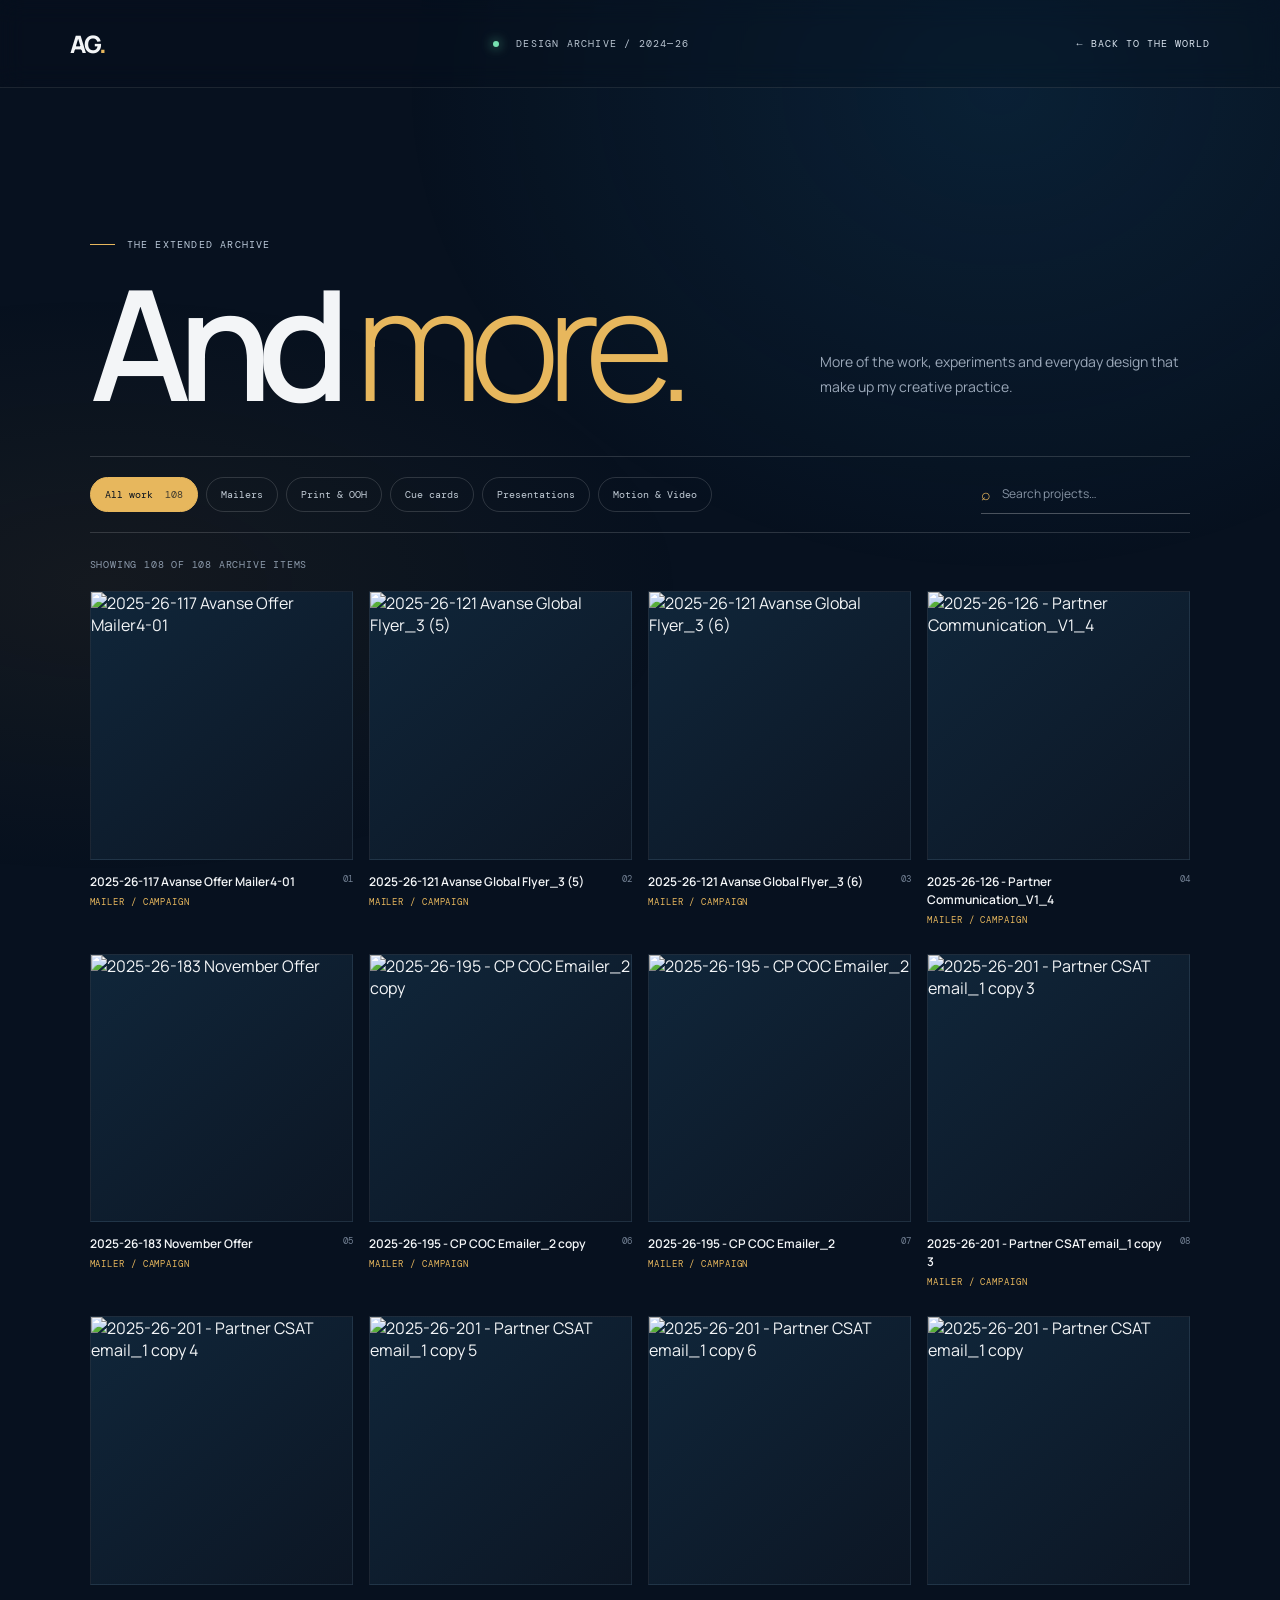
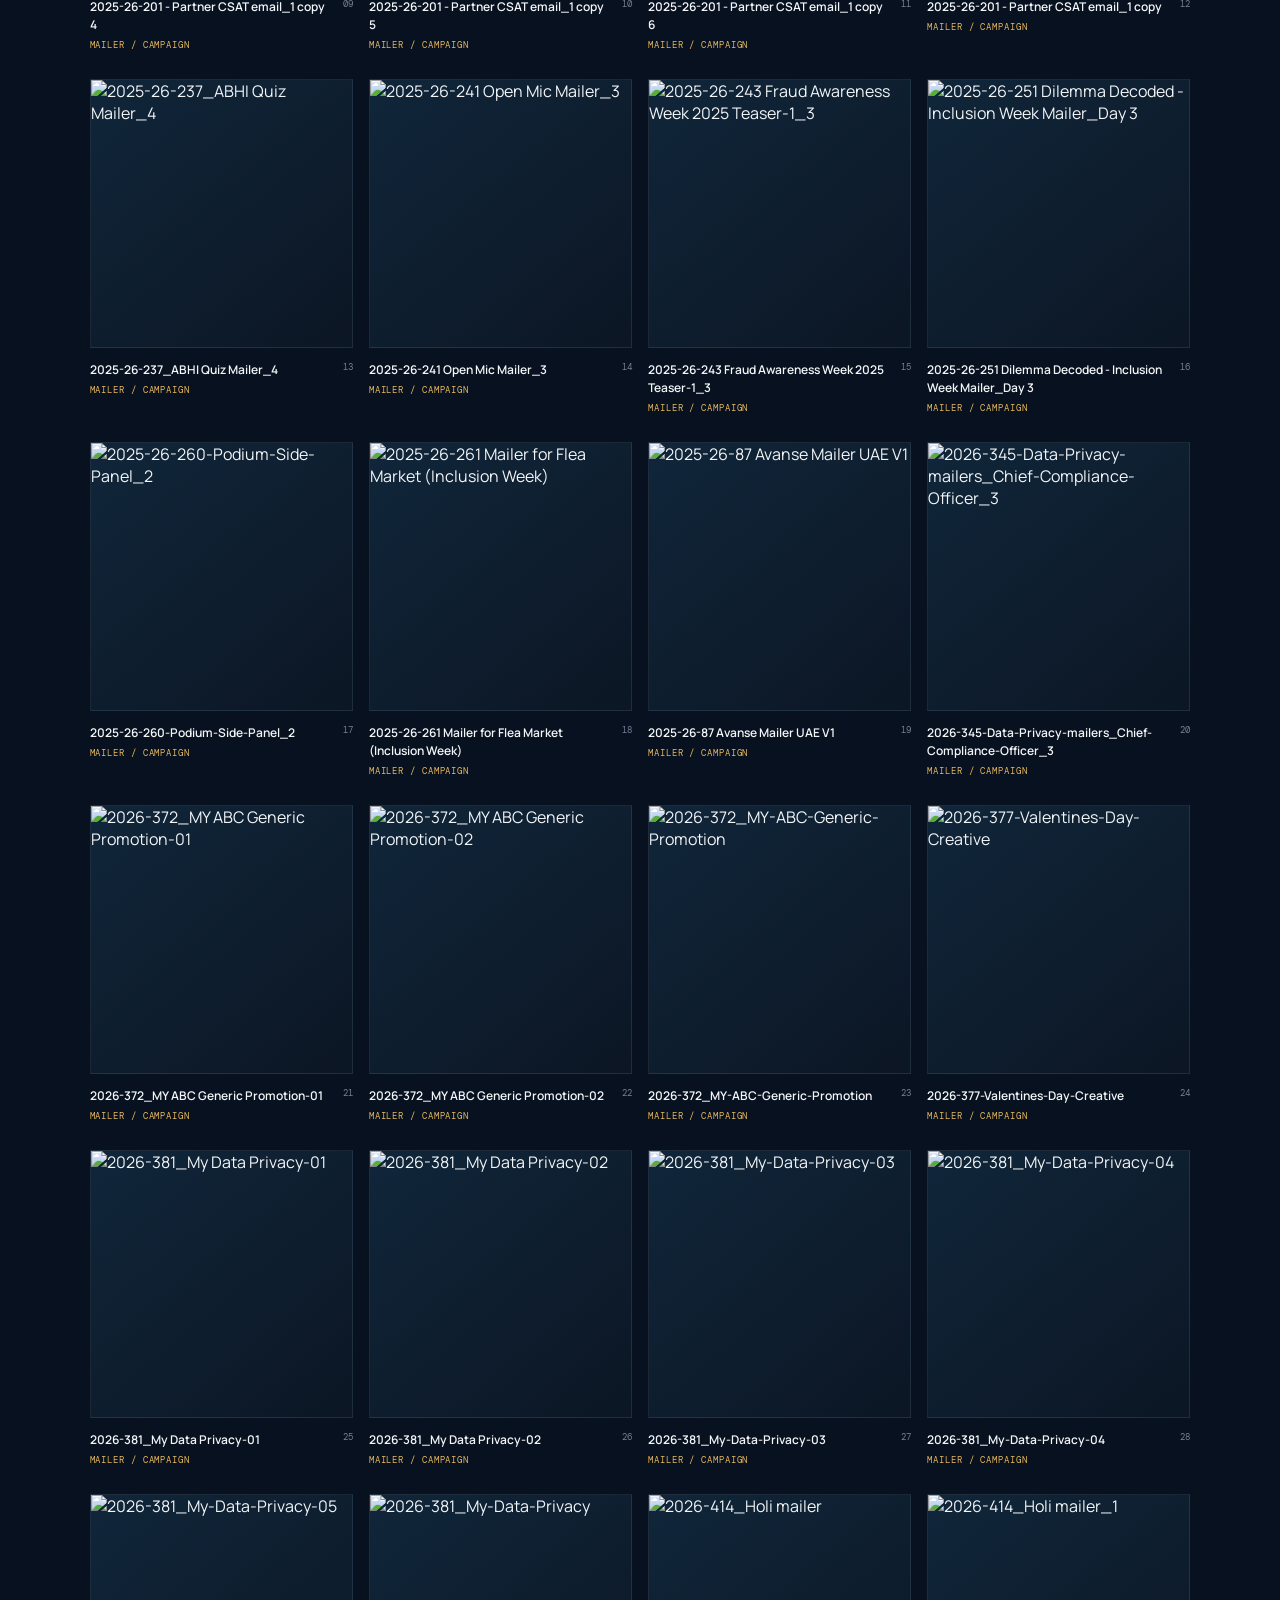
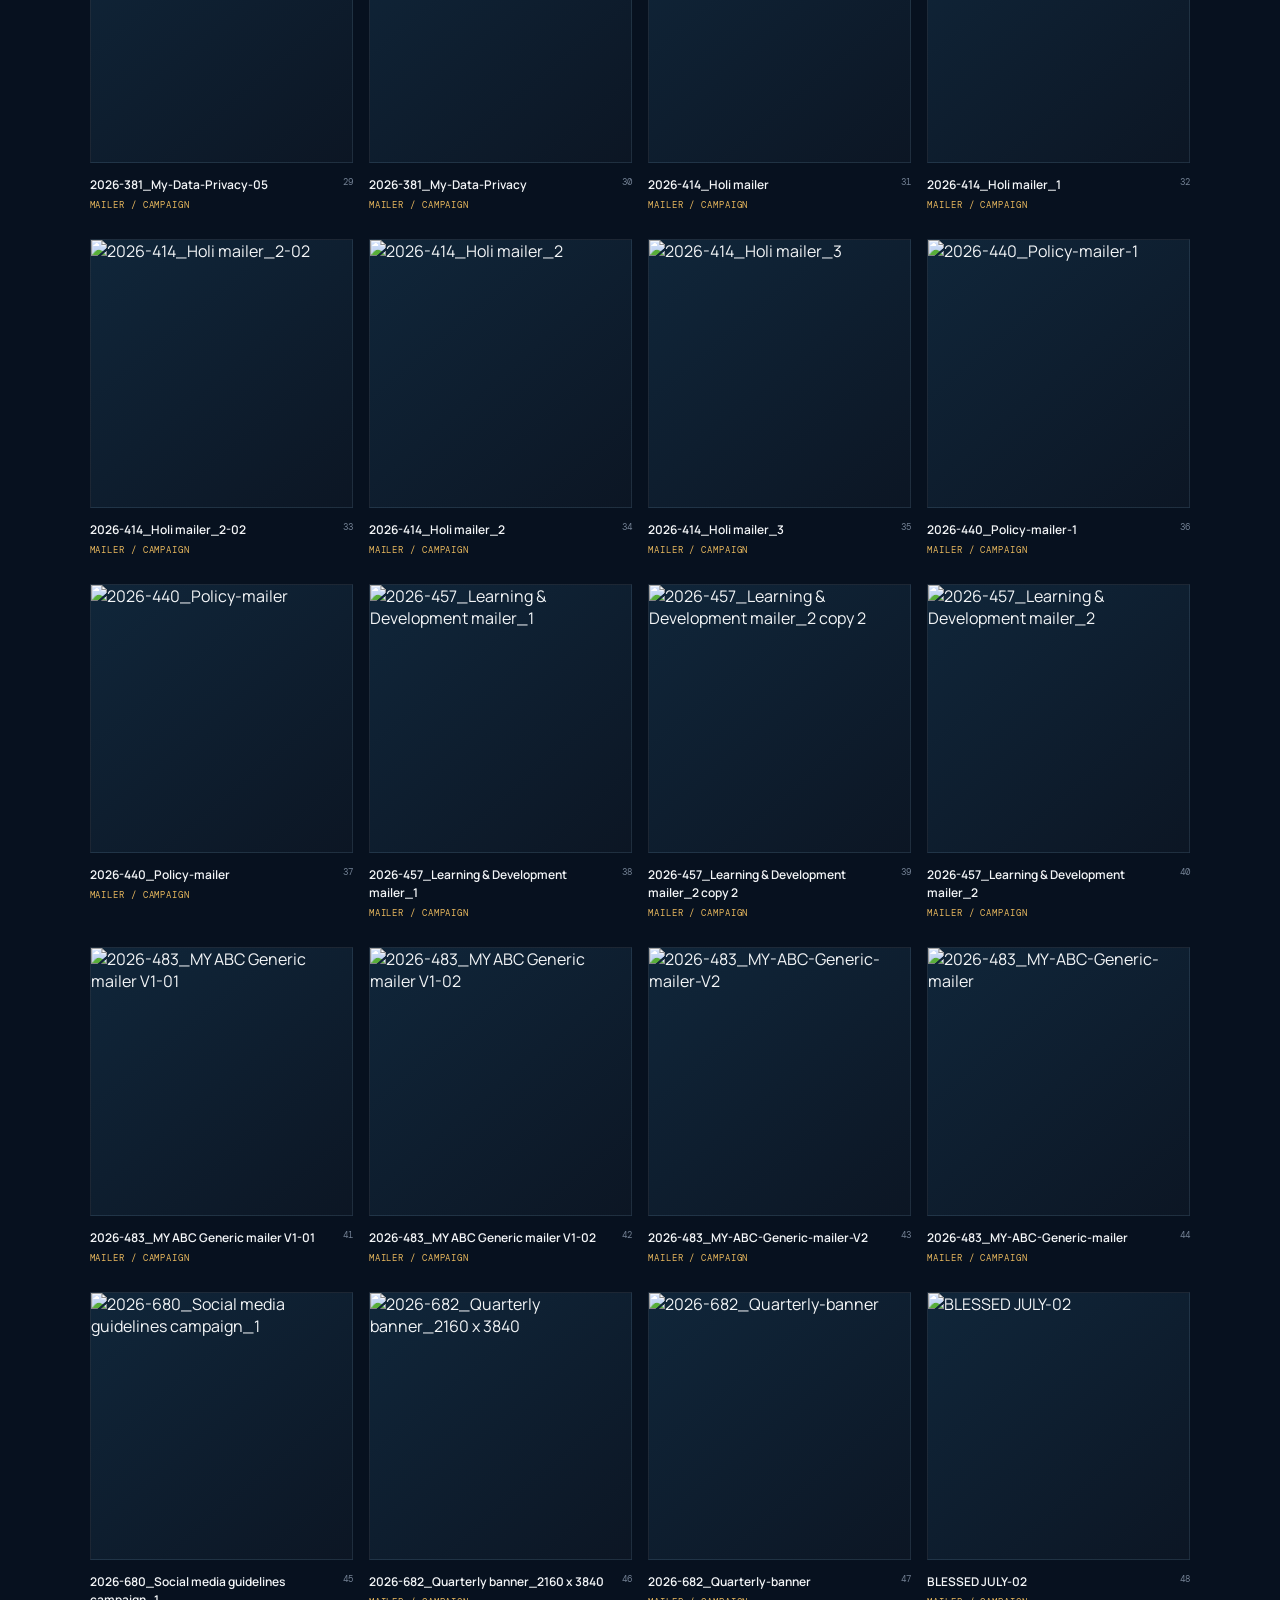
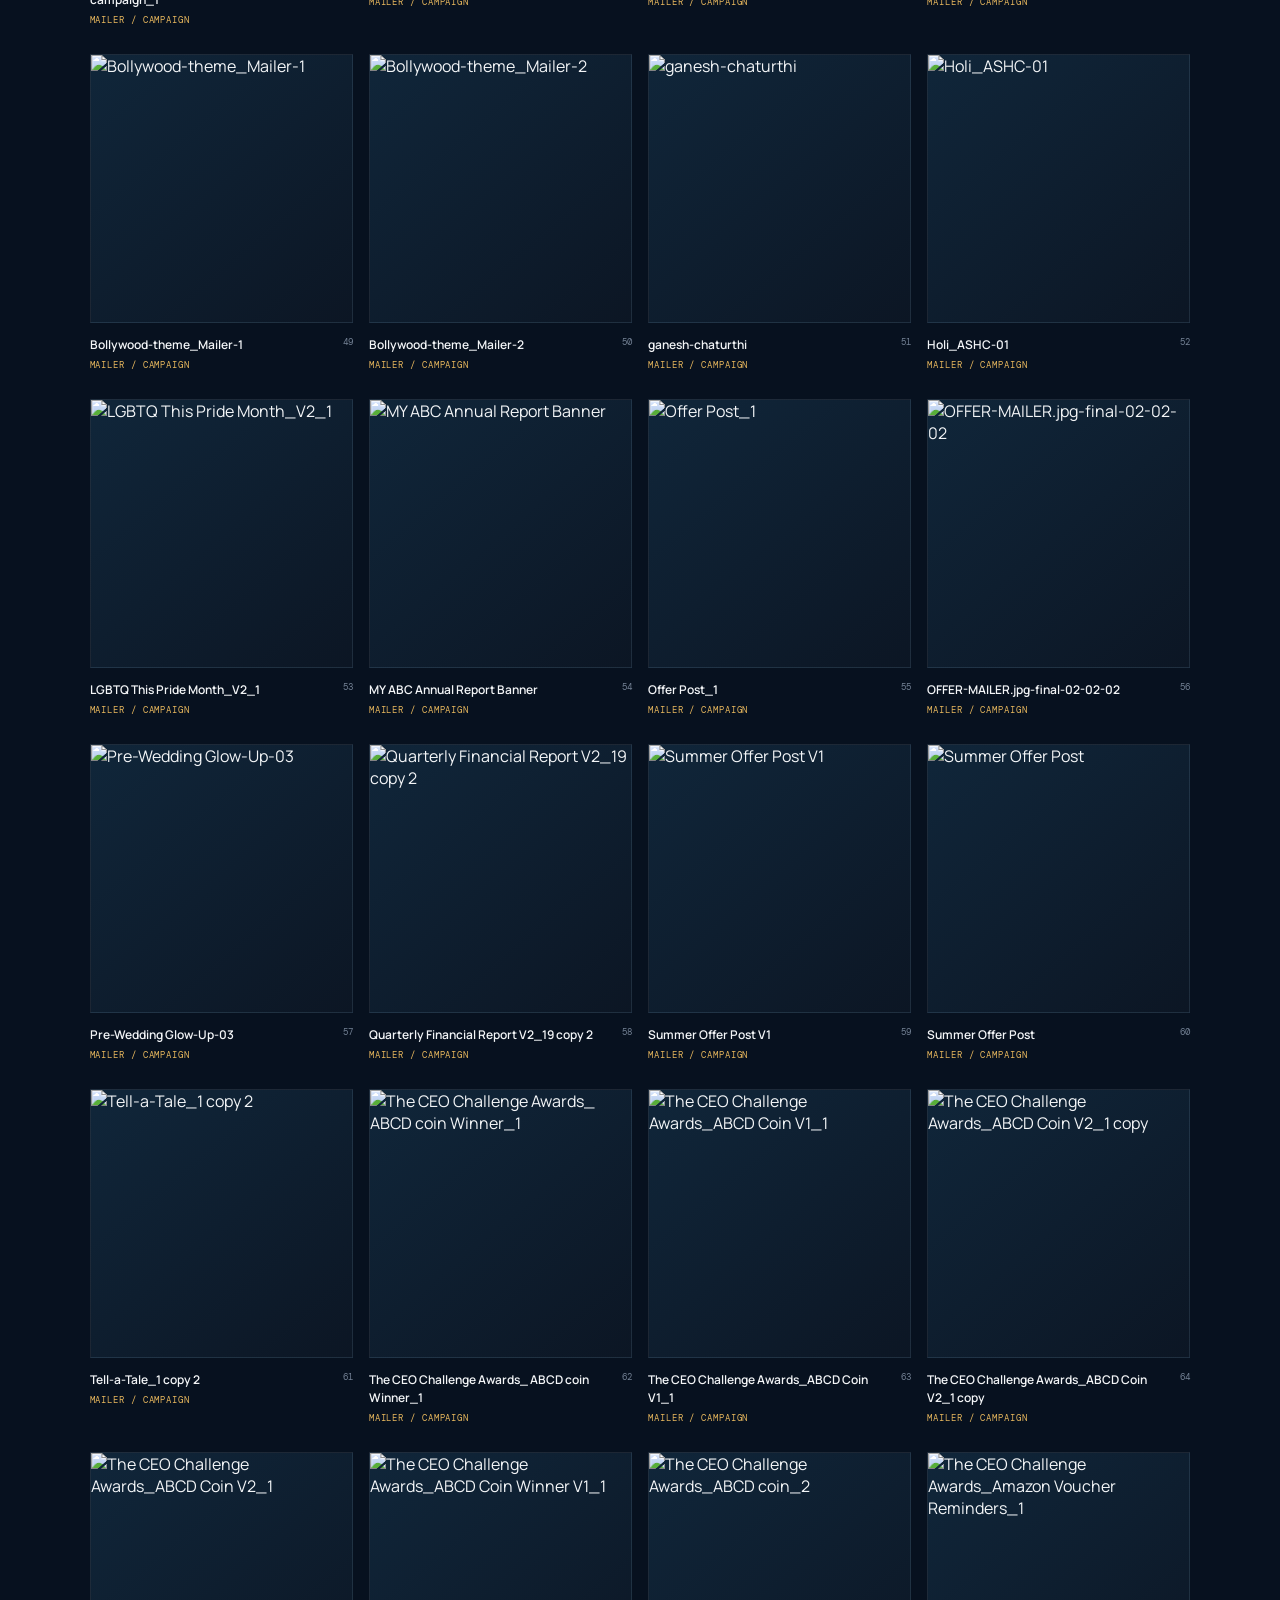
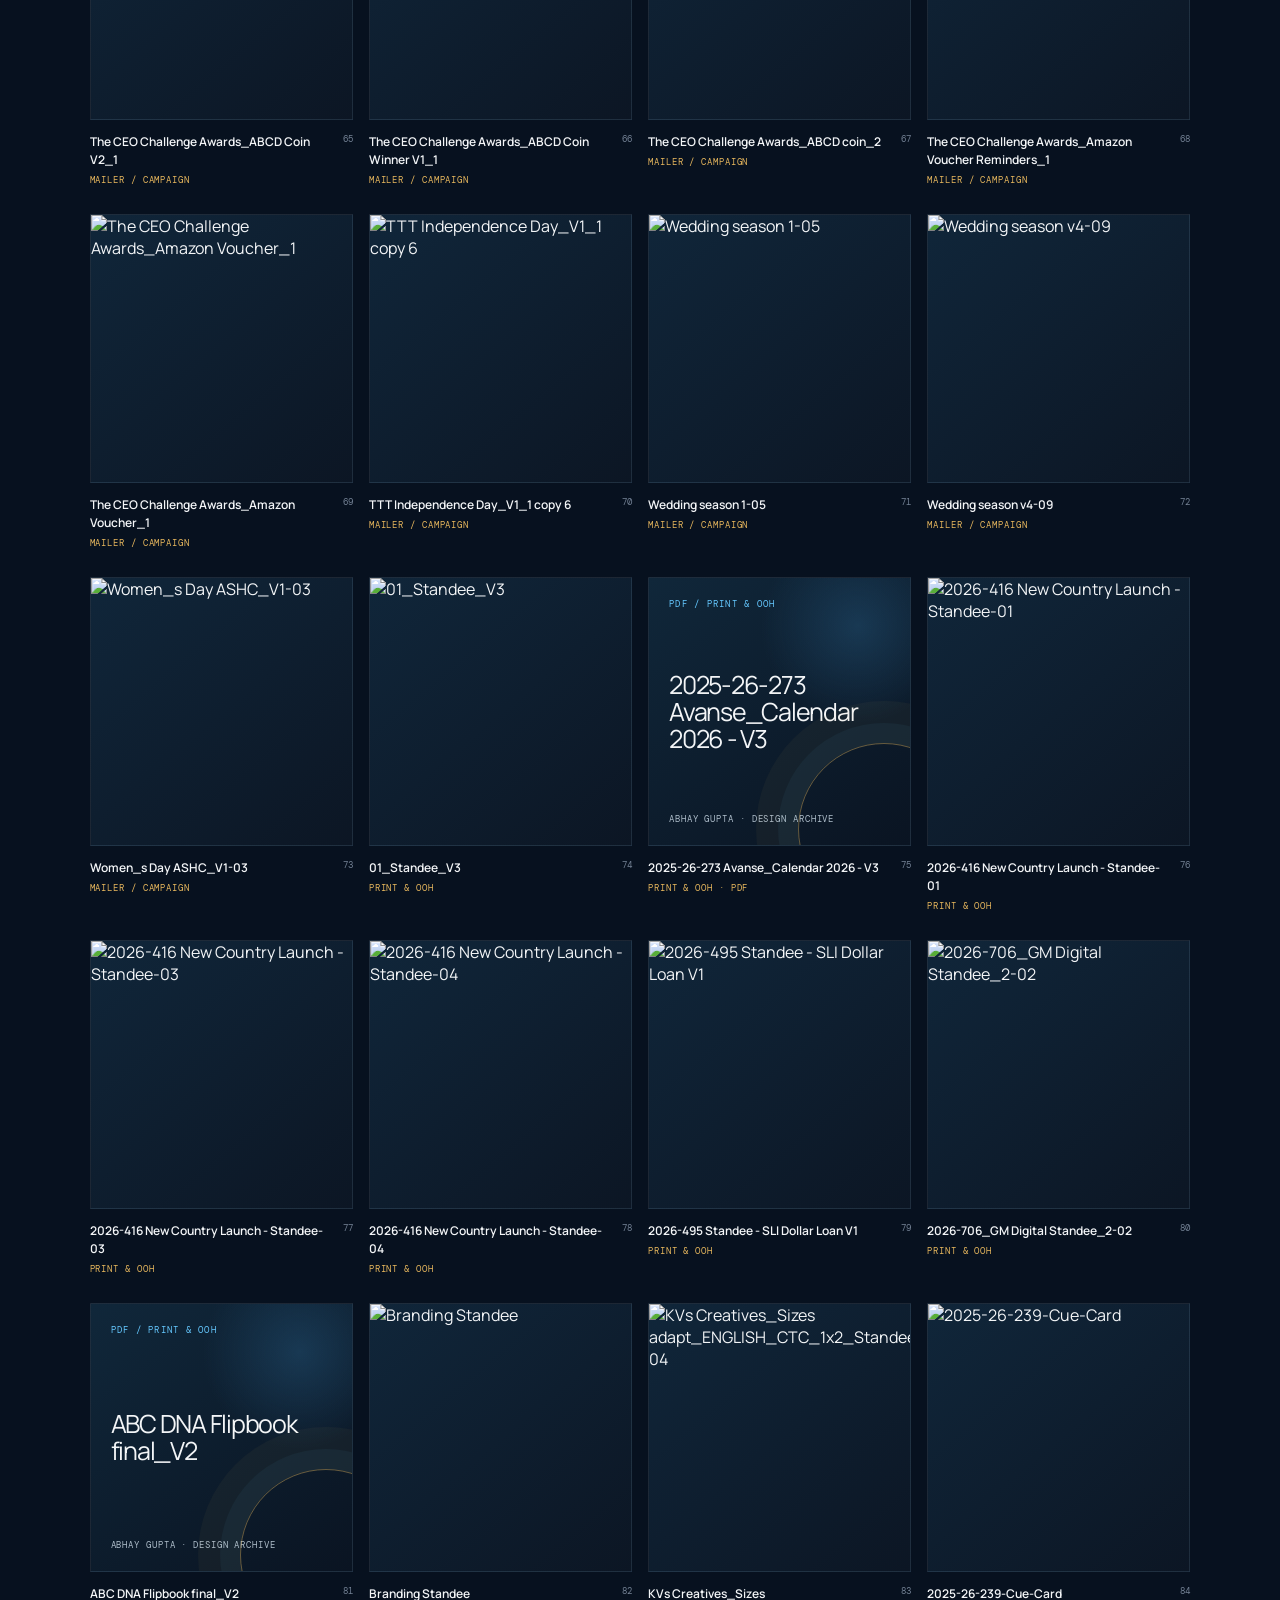
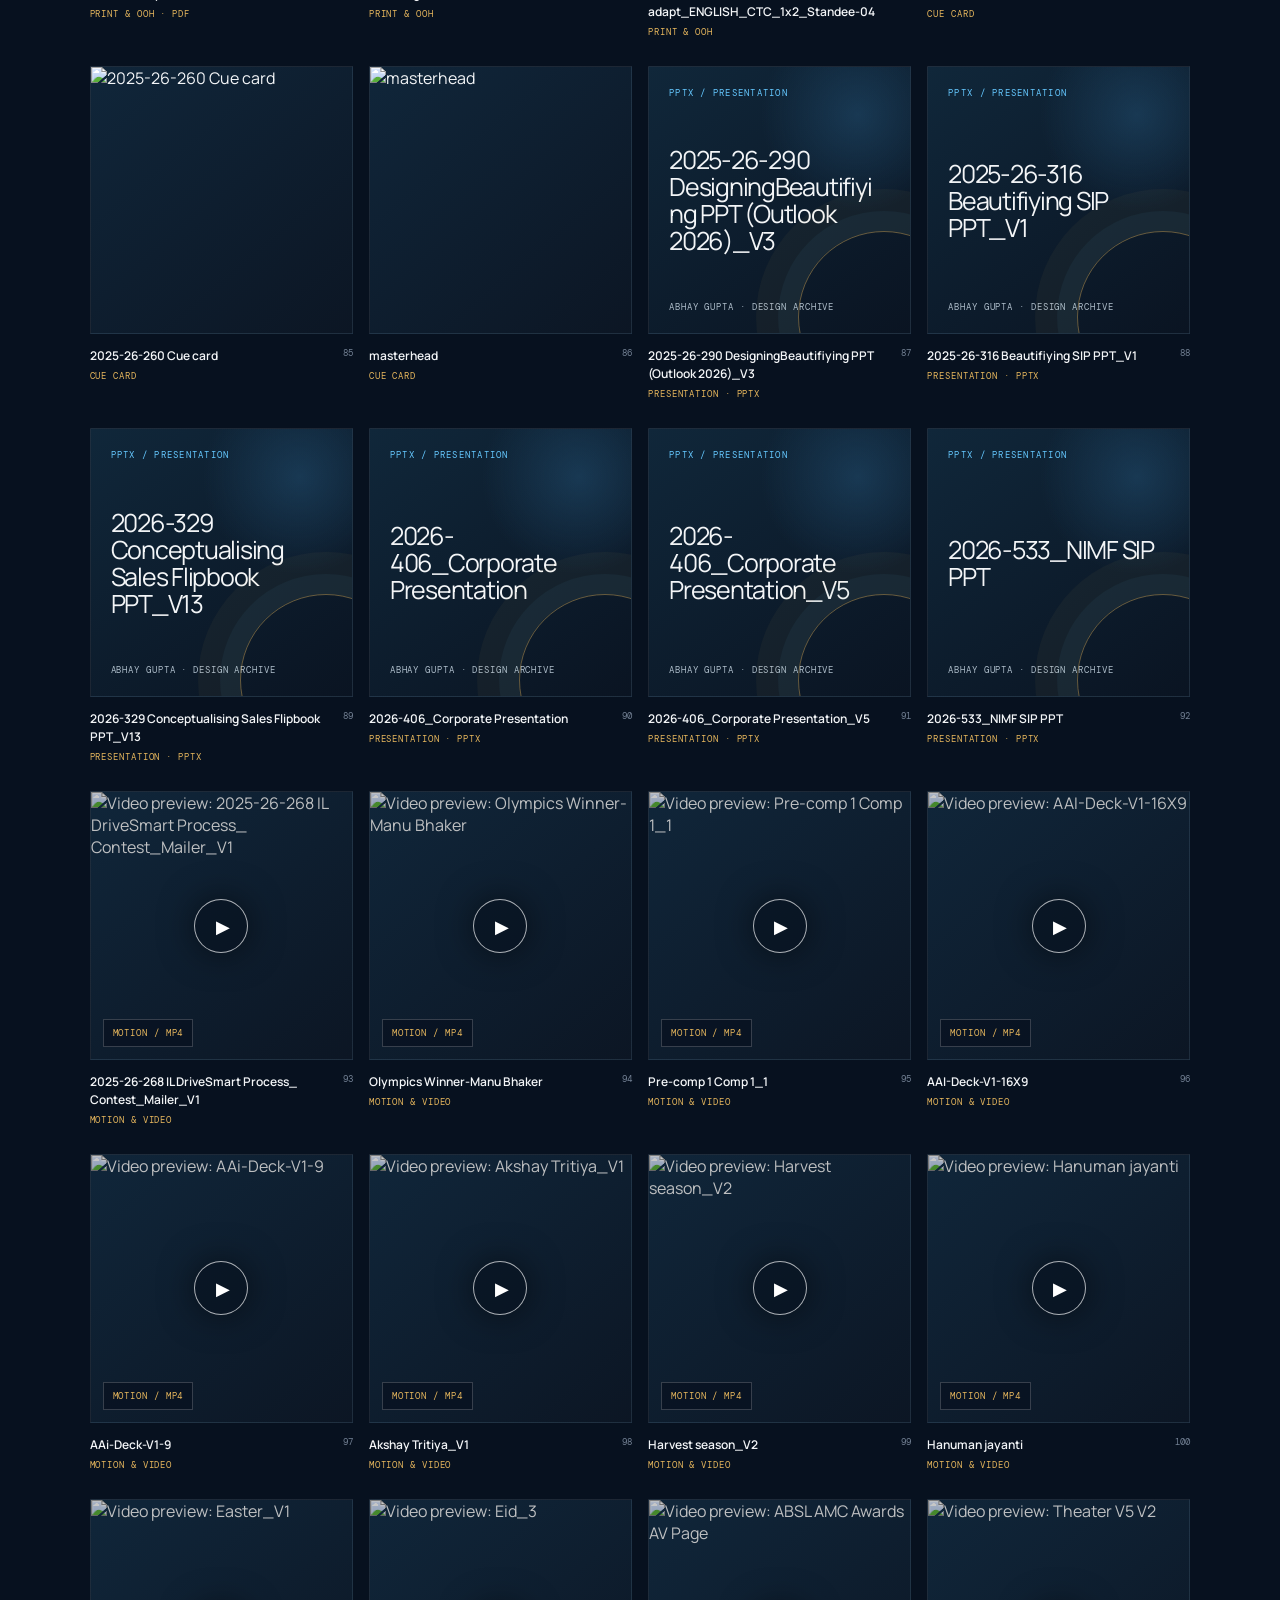
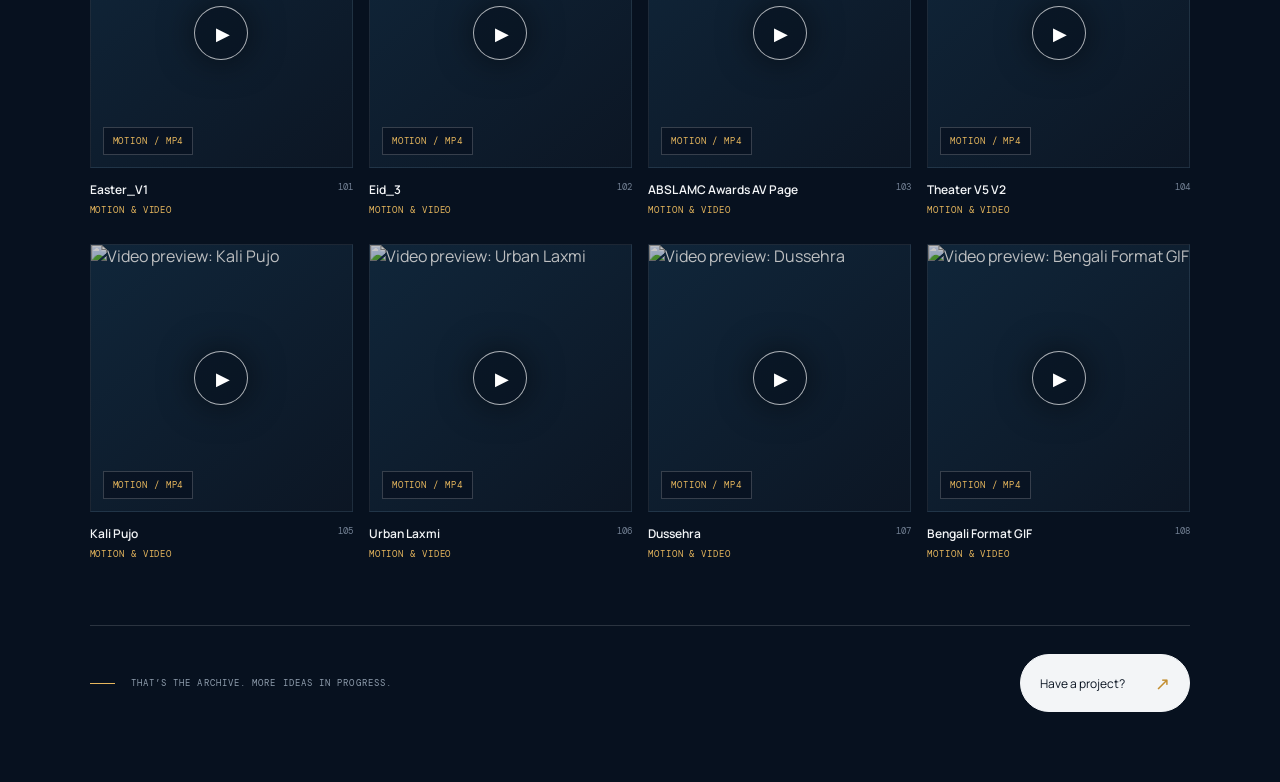
==== work.html @ 70691317 "Add files via upload" ====
<!DOCTYPE html>
<html lang="en">
<head>
<meta charset="UTF-8"><meta name="viewport" content="width=device-width,initial-scale=1"><meta name="theme-color" content="#07111f">
<title>More Work — Abhay Gupta</title>
<link rel="preconnect" href="https://fonts.googleapis.com"><link rel="preconnect" href="https://fonts.gstatic.com" crossorigin><link href="https://fonts.googleapis.com/css2?family=DM+Mono:wght@400;500&family=Manrope:wght@300;400;500;600;700;800&display=swap" rel="stylesheet">
<link rel="stylesheet" href="style.css"><link rel="stylesheet" href="work-gallery.css">
</head>
<body class="gallery-page">
<div class="gallery-glow"></div>
<header class="topbar gallery-topbar"><a class="brand" href="index.html">AG<span>.</span></a><div class="availability"><i></i> DESIGN ARCHIVE / 2024—26</div><a class="back-home" href="index.html">← BACK TO THE WORLD</a></header>
<main class="gallery-main">
  <div class="eyebrow"><span class="eyebrow-line"></span> THE EXTENDED ARCHIVE</div>
  <div class="gallery-heading"><h1>And <em>more.</em></h1><p>More of the work, experiments and everyday design that make up my creative practice.</p></div>
  <div class="gallery-toolbar"><div class="filter-list" id="filters"><button class="filter active" data-filter="All">All work <span id="allCount"></span></button><button class="filter" data-filter="Mailer">Mailers</button><button class="filter" data-filter="Print Work">Print & OOH</button><button class="filter" data-filter="Cue Card">Cue cards</button><button class="filter" data-filter="PPT">Presentations</button><button class="filter" data-filter="Motion Graphics">Motion & Video</button></div><label class="search-wrap"><span>⌕</span><input id="search" type="search" placeholder="Search projects…" aria-label="Search projects"></label></div>
  <div class="gallery-status" id="status">Loading the archive…</div>
  <div class="archive-grid" id="archiveGrid"></div>
  <div class="archive-end"><span class="eyebrow-line"></span><p>THAT’S THE ARCHIVE. MORE IDEAS IN PROGRESS.</p><a class="pill primary" href="index.html#contact">Have a project? <span>↗</span></a></div>
</main>
<div class="lightbox" id="lightbox" aria-hidden="true"><button class="lightbox-close" id="lightboxClose" aria-label="Close preview">×</button><img id="lightboxImage" alt=""><video id="lightboxVideo" controls playsinline preload="metadata"></video><div id="lightboxCaption"></div></div>
<script src="work-gallery.js"></script>
</body></html>
---- style.css ----
*{box-sizing:border-box} :root{--bg:#07111f;--ink:#f3f5f7;--muted:#9aa7b8;--blue:#65c8ff;--gold:#e7b75d;--line:rgba(255,255,255,.15)}html{scroll-behavior:smooth;scroll-snap-type:y proximity}body{margin:0;background:var(--bg);color:var(--ink);font-family:Manrope,Arial,sans-serif;overflow-x:hidden}a{color:inherit;text-decoration:none}#world{position:fixed;inset:0;width:100%;height:100%;z-index:0;display:block}.grain{position:fixed;inset:0;pointer-events:none;z-index:1;opacity:.11;background-image:url("data:image/svg+xml,%3Csvg viewBox='0 0 180 180' xmlns='http://www.w3.org/2000/svg'%3E%3Cfilter id='n'%3E%3CfeTurbulence type='fractalNoise' baseFrequency='.8' numOctaves='3' stitchTiles='stitch'/%3E%3C/filter%3E%3Crect width='100%25' height='100%25' filter='url(%23n)' opacity='.3'/%3E%3C/svg%3E")}.topbar{position:fixed;z-index:20;top:0;left:0;width:100%;padding:27px 5.5vw;display:flex;align-items:center;justify-content:space-between;border-bottom:1px solid rgba(255,255,255,.09);backdrop-filter:blur(12px);background:rgba(4,12,23,.26)}.brand{font-weight:800;font-size:24px;letter-spacing:-2px}.brand span,.loader-mark span{color:var(--gold)}.availability,.eyebrow,.hero-foot,.scene-hud,.sound-note,.work-note,.tool-list,.project-meta>span,footer>span,footer>a:last-child{font-family:'DM Mono',monospace;font-size:10px;letter-spacing:.12em}.availability{color:#b9c5d1}.availability i,.note-dot{display:inline-block;width:6px;height:6px;border-radius:50%;background:#77e0b0;margin-right:10px;box-shadow:0 0 12px #77e0b0}.menu-toggle{width:42px;height:42px;background:transparent;border:1px solid var(--line);border-radius:50%;display:grid;place-content:center;gap:5px;cursor:pointer}.menu-toggle span{display:block;width:14px;height:1px;background:white}.nav-panel{position:fixed;z-index:19;right:5.5vw;top:85px;width:min(330px,89vw);padding:18px 25px;background:rgba(7,17,31,.92);border:1px solid var(--line);backdrop-filter:blur(20px);transform:translateY(-12px);opacity:0;pointer-events:none;transition:.3s}.nav-panel.open{opacity:1;transform:none;pointer-events:auto}.nav-panel a{display:flex;justify-content:space-between;padding:18px 0;border-bottom:1px solid var(--line);font-size:15px}.nav-panel a:last-child{border:0}.nav-panel span{font:10px 'DM Mono';color:var(--gold)}main{position:relative;z-index:2}.scene-section{position:relative;min-height:100svh;padding:130px 10vw 90px;display:flex;flex-direction:column;justify-content:center;scroll-snap-align:start;isolation:isolate}.hero{padding-top:160px}.eyebrow{display:flex;align-items:center;gap:12px;color:#b9c7d7}.eyebrow-line{display:inline-block;width:25px;height:1px;background:var(--gold)}h1,h2,p{margin-top:0}h1{font-size:clamp(66px,10.5vw,156px);line-height:.91;letter-spacing:-.085em;font-weight:600;margin:33px 0 28px;max-width:1000px}h1 em,h2 em,.contact-orb em{font-style:normal;color:var(--gold);font-weight:300}h2{font-size:clamp(42px,6.5vw,88px);line-height:.99;letter-spacing:-.07em;font-weight:600;margin:28px 0}.hero-sub{font-size:clamp(15px,1.35vw,19px);line-height:1.8;color:#c0cad6;max-width:500px}.hero-actions{display:flex;align-items:center;gap:30px;margin-top:24px}.pill{display:inline-flex;gap:30px;align-items:center;padding:16px 19px;border:1px solid var(--line);border-radius:50px;font-size:12px;transition:.25s}.pill.primary{background:var(--ink);color:#091321;border-color:var(--ink)}.pill:hover{transform:translateY(-3px);box-shadow:0 12px 40px #0005}.pill span{font-size:18px;color:#c38e30}.text-link{font-size:12px;color:#d9e0e8;border-bottom:1px solid #8290a0;padding-bottom:8px}.text-link span{color:var(--gold);margin-left:8px}.hero-foot{position:absolute;bottom:36px;left:10vw;right:10vw;display:flex;align-items:center;gap:16px;color:#9eabba}.scroll-indicator{height:1px;background:#536273;flex:1;max-width:80px;position:relative;overflow:hidden}.scroll-indicator i{position:absolute;height:100%;width:40%;background:var(--gold);animation:slide 1.6s infinite}@keyframes slide{from{transform:translateX(-100%)}to{transform:translateX(250%)}}.coords{margin-left:auto}.work{padding-top:145px}.section-head{display:flex;align-items:end;justify-content:space-between;gap:50px;margin-bottom:35px}.section-head h2{margin-bottom:0}.section-intro{max-width:300px;color:#b3bfcd;font-size:13px;line-height:1.8;margin-bottom:5px}.project-grid{display:grid;grid-template-columns:1fr 1fr;gap:30px 22px}.project-card{display:block;min-width:0}.project-image{position:relative;overflow:hidden;height:clamp(210px,28vw,390px);background:#12243a;border:1px solid rgba(255,255,255,.12)}.project-image:after{content:"";position:absolute;inset:0;background:linear-gradient(0deg,rgba(3,9,18,.38),transparent 45%);pointer-events:none}.project-image img{width:100%;height:100%;object-fit:cover;display:block;transition:transform .7s cubic-bezier(.2,.7,.2,1),filter .7s;filter:saturate(.82)}.project-card:hover .project-image img{transform:scale(1.055);filter:saturate(1.1)}.project-number{position:absolute;z-index:2;top:16px;left:17px;font:10px 'DM Mono';letter-spacing:.1em}.view-arrow{position:absolute;z-index:2;right:16px;bottom:13px;width:36px;height:36px;border:1px solid #ffffff8c;border-radius:50%;display:grid;place-items:center;transition:.25s}.project-card:hover .view-arrow{background:white;color:#081322;transform:rotate(45deg)}.project-meta{display:flex;justify-content:space-between;align-items:start;padding-top:15px}.project-meta h3{font-size:18px;font-weight:500;margin:0 0 5px}.project-meta p{font-size:11px;color:#9eabba;margin:0}.project-meta>span{color:#9eabba;padding-top:5px}.work-note{display:flex;align-items:center;gap:13px;color:#93a3b5;margin-top:35px;font-size:9px}.note-rule{height:1px;background:var(--line);flex:1}.about-layout{display:grid;grid-template-columns:.75fr 1.25fr;align-items:center;gap:10vw}.about-stamp{width:min(280px,28vw);aspect-ratio:1;border:1px solid #ffffff38;border-radius:50%;display:flex;flex-direction:column;justify-content:center;align-items:center;text-align:center;font-size:clamp(23px,3.5vw,44px);font-weight:700;line-height:.98;letter-spacing:-.06em;transform:rotate(-11deg);background:radial-gradient(circle at 50% 35%,#19364c 0,rgba(9,23,39,.35) 60%,transparent 72%);box-shadow:inset 0 0 60px #65c8ff0b,0 0 90px #65c8ff08}.about-stamp span{font-size:25px;color:var(--gold);margin-top:16px}.about-copy p,.contact-copy p{color:#b7c2cf;line-height:1.9;font-size:14px;max-width:550px}.about-copy .text-link{display:inline-block;margin-top:15px}.skills h2{margin-bottom:48px}.capabilities{border-top:1px solid var(--line)}.capability{display:grid;grid-template-columns:60px 1fr 30px;align-items:start;gap:20px;padding:25px 0;border-bottom:1px solid var(--line)}.capability>span{font:11px 'DM Mono';color:var(--gold);padding-top:7px}.capability h3{font-size:clamp(20px,2.2vw,29px);font-weight:500;margin:0 0 8px;letter-spacing:-.04em}.capability p{color:#aebac8;font-size:13px;margin:0;line-height:1.6}.capability>b{font-weight:400;color:#b8c4d0;font-size:20px}.tool-list{display:flex;flex-wrap:wrap;gap:10px;margin-top:28px}.tool-list span{padding:10px 12px;border:1px solid var(--line);border-radius:30px;color:#b6c2d0;font-size:9px}.contact{min-height:100svh;padding-bottom:110px;overflow:hidden}.contact-copy{position:relative;z-index:2;max-width:730px}.contact-copy h2{font-size:clamp(42px,6.4vw,84px)}.contact-copy p{max-width:390px;margin-bottom:25px}.contact-orb{position:absolute;right:6vw;top:20%;width:clamp(180px,28vw,390px);aspect-ratio:1;border-radius:50%;border:1px solid #ffffff28;display:flex;flex-direction:column;justify-content:center;align-items:center;text-align:center;font-size:clamp(26px,4.6vw,56px);line-height:.96;letter-spacing:-.07em;font-weight:700;background:radial-gradient(circle at 35% 30%,#25506a,#0a1a2a 55%,#091321 70%);box-shadow:0 0 90px #2e8bc51a,inset 0 0 70px #8bd7ff0d;animation:orb 8s ease-in-out infinite}.contact-orb:after{content:"";position:absolute;inset:-14px;border:1px solid #e7b75d33;border-radius:50%;transform:rotate(-24deg) scaleX(.88)}@keyframes orb{50%{transform:translateY(-12px) rotate(2deg)}}footer{position:absolute;bottom:30px;left:10vw;right:10vw;display:flex;align-items:center;justify-content:space-between;border-top:1px solid var(--line);padding-top:18px;color:#9eabba}.scene-hud{position:fixed;z-index:10;right:25px;top:50%;transform:translateY(-50%);writing-mode:initial;display:flex;align-items:center;gap:12px;color:#b9c5d1;font-size:9px}.hud-track{width:55px;height:1px;background:#ffffff36}.hud-track i{display:block;width:20%;height:1px;background:var(--gold);transition:width .15s}.sound-note{position:fixed;z-index:10;left:25px;bottom:24px;color:#92a0b0;font-size:9px}.sound-note span{color:var(--gold);margin-left:10px}.loader{position:fixed;inset:0;z-index:100;background:#07111f;display:flex;flex-direction:column;align-items:center;justify-content:center;transition:opacity .6s,visibility .6s}.loader.done{opacity:0;visibility:hidden}.loader-mark{font-size:54px;font-weight:800;letter-spacing:-.1em}.loader p{font:10px 'DM Mono';letter-spacing:.16em;color:#9ba9b8;margin-top:20px}.loader-line{height:1px;width:160px;background:#ffffff24;margin-top:15px;overflow:hidden}.loader-line i{display:block;width:40%;height:100%;background:var(--gold);animation:loading 1.3s ease-in-out infinite}@keyframes loading{from{transform:translateX(-100%)}to{transform:translateX(260%)}}@media(max-width:700px){.topbar{padding:18px 6vw}.availability{display:none}.scene-section{padding:115px 7vw 85px}.hero{padding-top:145px}h1{font-size:clamp(62px,18vw,105px)}h2{font-size:clamp(40px,11vw,65px)}.hero-sub{max-width:390px}.hero-foot{left:7vw;right:7vw;bottom:25px;font-size:8px}.coords{display:none}.section-head{display:block}.section-intro{margin-top:20px}.project-grid{gap:25px 12px}.project-image{height:230px}.project-meta h3{font-size:14px}.project-meta p{font-size:10px}.work-note{font-size:7px;letter-spacing:.06em}.about-layout{grid-template-columns:1fr;gap:45px}.about-stamp{width:155px;margin-left:10px}.about-copy p{font-size:13px}.capability{grid-template-columns:30px 1fr 18px;gap:10px}.capability p{max-width:290px}.tool-list{gap:7px}.tool-list span{font-size:8px;padding:9px}.contact-orb{right:-35px;top:18%;opacity:.5;width:210px}.contact-copy{margin-top:160px}.contact-copy h2{font-size:clamp(40px,11vw,65px)}footer{left:7vw;right:7vw;font-size:8px}.scene-hud{right:10px;top:auto;bottom:55px;transform:none;gap:7px;font-size:7px}.hud-track{width:30px}.sound-note{left:7vw;bottom:20px;font-size:7px}.nav-panel{right:6vw;top:72px}.project-image img{filter:saturate(.95)}}@media(prefers-reduced-motion:reduce){*,*:before,*:after{animation:none!important;scroll-behavior:auto!important;transition:none!important}}/* Real portfolio additions */
.and-more-wrap{display:flex;align-items:center;gap:22px;margin-top:36px;flex-wrap:wrap}.and-more-wrap p{margin:0;color:var(--muted);font-size:12px;line-height:1.6}.and-more{min-width:150px;justify-content:center}.document-cover{height:320px;background:radial-gradient(circle at 80% 18%,rgba(101,200,255,.28),transparent 28%),linear-gradient(135deg,#0b1a2b,#132d43 62%,#111a28);padding:27px;display:flex;flex-direction:column;justify-content:center;position:relative;overflow:hidden}.document-cover:after{content:"";position:absolute;width:220px;height:220px;border:1px solid rgba(231,183,93,.45);border-radius:50%;right:-80px;bottom:-100px;box-shadow:0 0 0 24px rgba(101,200,255,.04),0 0 0 50px rgba(231,183,93,.04)}.cover-kicker{font:9px 'DM Mono',monospace;letter-spacing:.16em;color:var(--blue);margin-bottom:24px}.cover-title{font-size:clamp(28px,3.2vw,46px);line-height:.98;letter-spacing:-.07em;font-weight:700}.cover-title em{font-style:normal;color:var(--gold);font-weight:300}.cover-lines{display:grid;gap:7px;margin-top:28px;width:58%}.cover-lines i{height:2px;background:rgba(255,255,255,.28);display:block}.cover-lines i:nth-child(2){width:74%}.cover-lines i:nth-child(3){width:48%}

.video-feature img{width:100%;height:100%;object-fit:cover;display:block;filter:saturate(.82) brightness(.8)}.video-play-home{position:absolute;z-index:2;left:50%;top:50%;transform:translate(-50%,-50%);width:54px;height:54px;display:grid;place-items:center;padding-left:3px;border:1px solid #ffffffaa;border-radius:50%;background:#07111f99;color:white}.project-card:hover .video-play-home{background:var(--gold);color:#07111f}
---- work-gallery.css ----
.gallery-page{min-height:100vh;background:#07111f;color:#f3f5f7}.gallery-glow{position:fixed;inset:0;pointer-events:none;background:radial-gradient(ellipse at 78% 10%,rgba(24,100,151,.19),transparent 42%),radial-gradient(ellipse at 8% 65%,rgba(160,113,42,.09),transparent 35%);z-index:0}.gallery-topbar{position:sticky;top:0}.back-home{font:10px 'DM Mono',monospace;letter-spacing:.1em;color:#d7e2ed;transition:color .2s}.back-home:hover{color:var(--gold)}.gallery-main{position:relative;z-index:1;max-width:1600px;margin:0 auto;padding:150px 7vw 70px}.gallery-heading{display:flex;align-items:flex-end;justify-content:space-between;gap:40px;margin:30px 0 52px}.gallery-heading h1{font-size:clamp(70px,12vw,160px);margin:0;line-height:.8}.gallery-heading h1 em{font-style:normal;color:var(--gold);font-weight:300}.gallery-heading p{max-width:370px;color:var(--muted);font-size:14px;line-height:1.8;margin:0 0 5px}.gallery-toolbar{display:flex;align-items:center;justify-content:space-between;gap:22px;flex-wrap:wrap;border-top:1px solid var(--line);border-bottom:1px solid var(--line);padding:18px 0;margin-bottom:25px}.filter-list{display:flex;gap:8px;flex-wrap:wrap}.filter{border:1px solid var(--line);border-radius:30px;padding:10px 14px;color:#c1cbd5;background:transparent;font:10px 'DM Mono',monospace;cursor:pointer;transition:.2s}.filter:hover,.filter.active{color:#07111f;background:var(--gold);border-color:var(--gold)}.filter span{margin-left:6px;opacity:.75}.search-wrap{display:flex;align-items:center;gap:9px;border-bottom:1px solid #ffffff45;padding:8px 0;color:var(--gold)}.search-wrap input{border:0;outline:0;background:transparent;color:#f3f5f7;font:12px Manrope,sans-serif;width:190px}.search-wrap input::placeholder{color:#8794a4}.gallery-status{font:10px 'DM Mono',monospace;color:#8c9aab;letter-spacing:.08em;margin:20px 0}.archive-grid{display:grid;grid-template-columns:repeat(4,minmax(0,1fr));gap:28px 16px}.archive-card{min-width:0;cursor:pointer;animation:riseIn .5s both}.archive-thumb{height:clamp(170px,21vw,310px);background:linear-gradient(140deg,#10263a,#0c1624);border:1px solid #ffffff12;position:relative;overflow:hidden;display:flex;align-items:center;justify-content:center}.archive-thumb img{width:100%;height:100%;object-fit:cover;display:block;transition:transform .65s cubic-bezier(.2,.7,.2,1),filter .35s}.archive-card:hover .archive-thumb img{transform:scale(1.045);filter:brightness(1.08)}.archive-card:hover .archive-thumb{border-color:#e7b75d70}.archive-meta{display:flex;justify-content:space-between;gap:12px;padding-top:13px}.archive-title{font-size:12px;font-weight:600;line-height:1.5;overflow-wrap:anywhere}.archive-category{font:9px 'DM Mono',monospace;letter-spacing:.1em;text-transform:uppercase;color:var(--gold);margin-top:5px}.archive-index{font:9px 'DM Mono',monospace;color:#748295;white-space:nowrap}.doc-art{position:absolute;inset:0;padding:20px;display:flex;flex-direction:column;justify-content:space-between;background:radial-gradient(circle at 80% 18%,#23527680,transparent 32%),linear-gradient(145deg,#10273a,#0a1422)}.doc-art:after{content:"";position:absolute;width:170px;height:170px;border:1px solid #e7b75d6b;border-radius:50%;right:-60px;bottom:-70px;box-shadow:0 0 0 20px #65c8ff0c,0 0 0 42px #e7b75d0b}.doc-type{font:9px 'DM Mono',monospace;color:var(--blue);letter-spacing:.14em}.doc-title{font-size:clamp(17px,2vw,25px);line-height:1.08;letter-spacing:-.05em;max-width:95%;overflow-wrap:anywhere}.doc-mark{font:9px 'DM Mono',monospace;color:#aebdca;letter-spacing:.1em}.archive-card[hidden]{display:none}.archive-end{display:flex;align-items:center;gap:16px;flex-wrap:wrap;border-top:1px solid var(--line);margin-top:65px;padding-top:28px}.archive-end p{font:9px 'DM Mono',monospace;letter-spacing:.12em;color:#8f9dad;margin:0 auto 0 0}.lightbox{position:fixed;inset:0;z-index:100;background:rgba(2,7,13,.94);backdrop-filter:blur(18px);display:flex;align-items:center;justify-content:center;flex-direction:column;padding:5vw;opacity:0;pointer-events:none;transition:opacity .25s}.lightbox.open{opacity:1;pointer-events:auto}.lightbox img{max-width:min(1100px,90vw);max-height:78vh;object-fit:contain;box-shadow:0 20px 90px #0008}.lightbox #lightboxCaption{color:#e9edf2;font:11px 'DM Mono',monospace;letter-spacing:.08em;margin-top:18px;text-align:center}.lightbox-close{position:absolute;right:5vw;top:28px;color:#fff;background:transparent;border:1px solid #ffffff55;border-radius:50%;width:44px;height:44px;font-size:28px;cursor:pointer}.empty-state{grid-column:1/-1;color:#9aa7b8;padding:45px 0;font-size:14px}@keyframes riseIn{from{opacity:0;transform:translateY(12px)}to{opacity:1;transform:translateY(0)}}@media(max-width:1050px){.archive-grid{grid-template-columns:repeat(3,minmax(0,1fr))}.gallery-heading{align-items:flex-start;flex-direction:column;gap:25px}}@media(max-width:700px){.gallery-main{padding:120px 6vw 55px}.gallery-topbar{padding:17px 6vw}.gallery-topbar .availability{display:none}.back-home{font-size:8px}.archive-grid{grid-template-columns:repeat(2,minmax(0,1fr));gap:22px 10px}.archive-thumb{height:clamp(160px,52vw,260px)}.archive-title{font-size:11px}.gallery-heading{margin-bottom:35px}.gallery-heading p{font-size:12px}.gallery-toolbar{align-items:flex-start}.search-wrap{width:100%}.search-wrap input{width:100%}.filter{font-size:9px;padding:9px 11px}.archive-end{gap:12px}.archive-end p{width:100%;line-height:1.7}.archive-end .pill{margin-top:8px}}@media(prefers-reduced-motion:reduce){.archive-card{animation:none}.archive-thumb img{transition:none}}

.video-thumb img{filter:brightness(.78)}.play-badge{position:absolute;left:50%;top:50%;transform:translate(-50%,-50%);width:54px;height:54px;border:1px solid #ffffffaa;border-radius:50%;display:grid;place-items:center;color:#fff;background:#07111f99;padding-left:3px;font-size:18px;box-shadow:0 0 35px #0008}.video-tag{position:absolute;left:12px;bottom:12px;font:9px "DM Mono",monospace;letter-spacing:.1em;background:#07111fbd;border:1px solid #ffffff30;padding:7px 9px;color:#e7b75d}.archive-card:hover .play-badge{background:var(--gold);color:#07111f}.lightbox video{display:none;width:min(1200px,90vw);max-height:78vh;background:#000;box-shadow:0 20px 90px #0008}.lightbox video:focus{outline:1px solid var(--gold)}
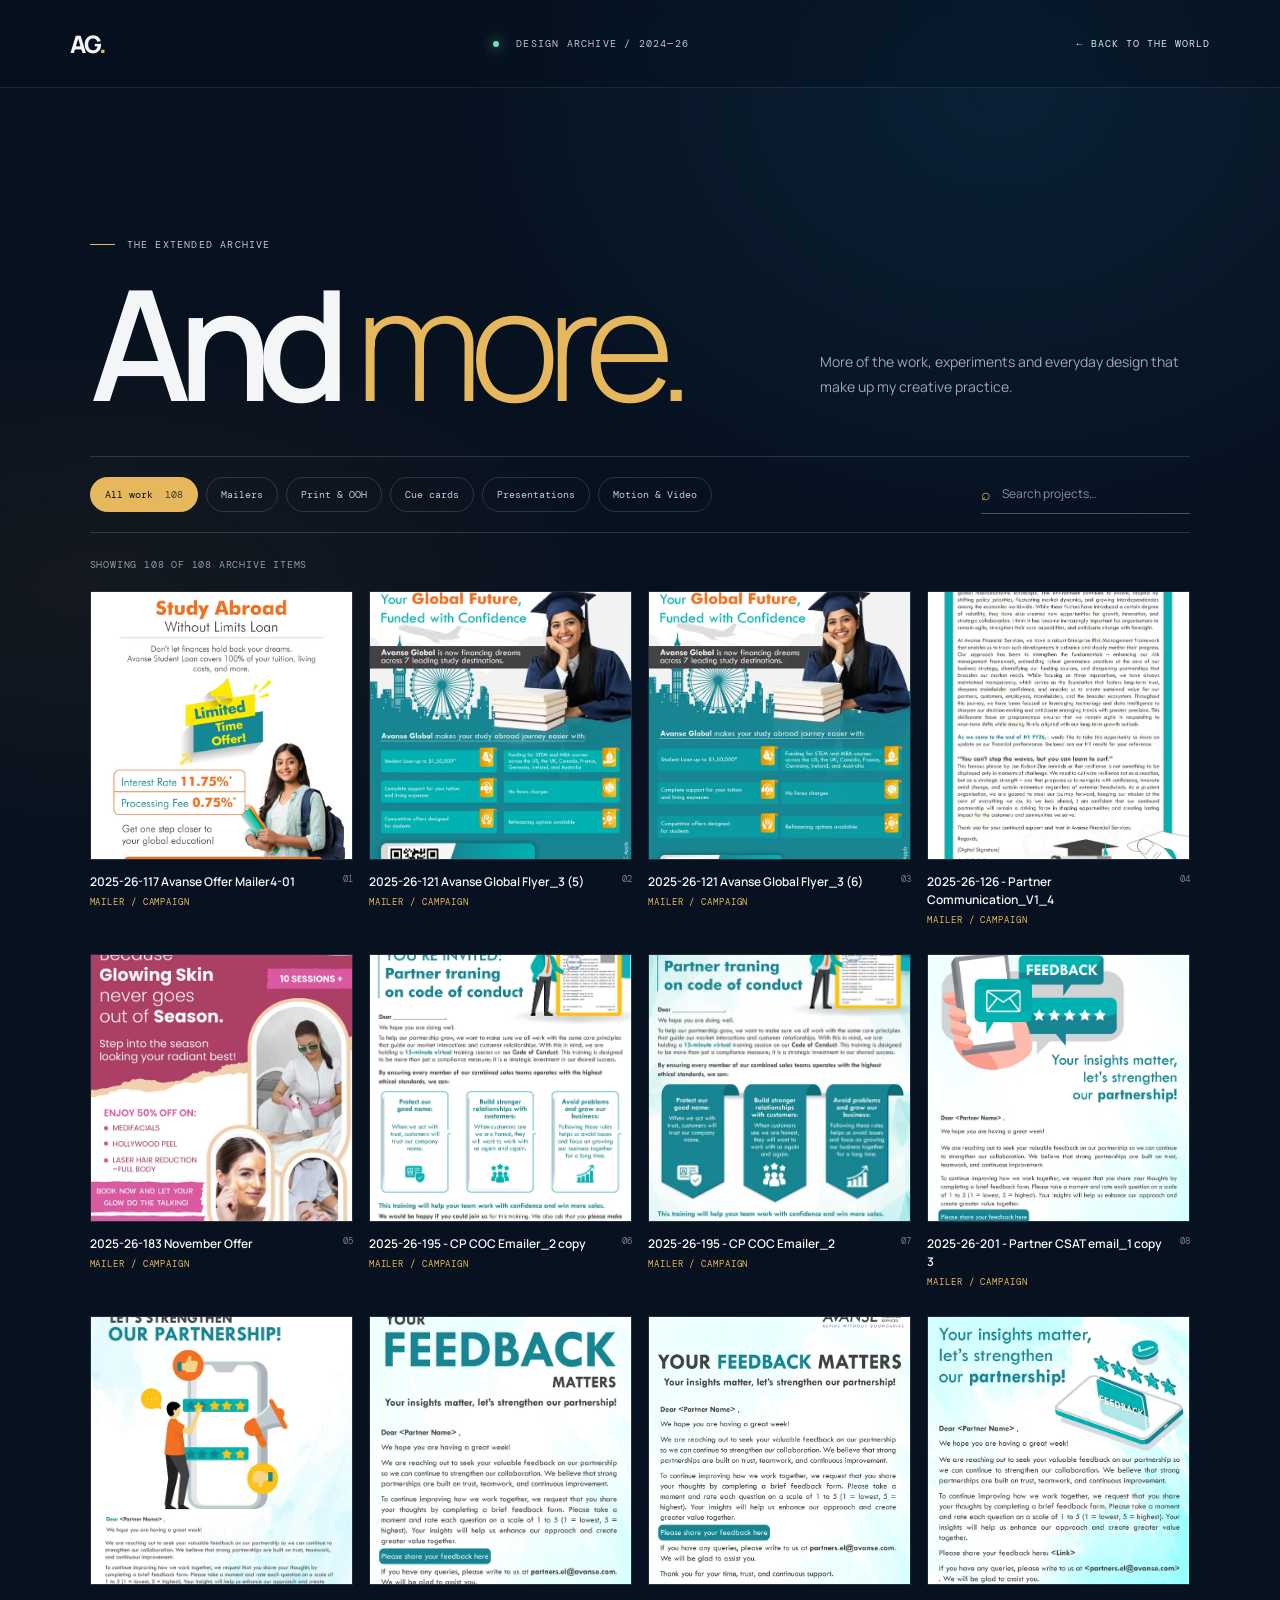
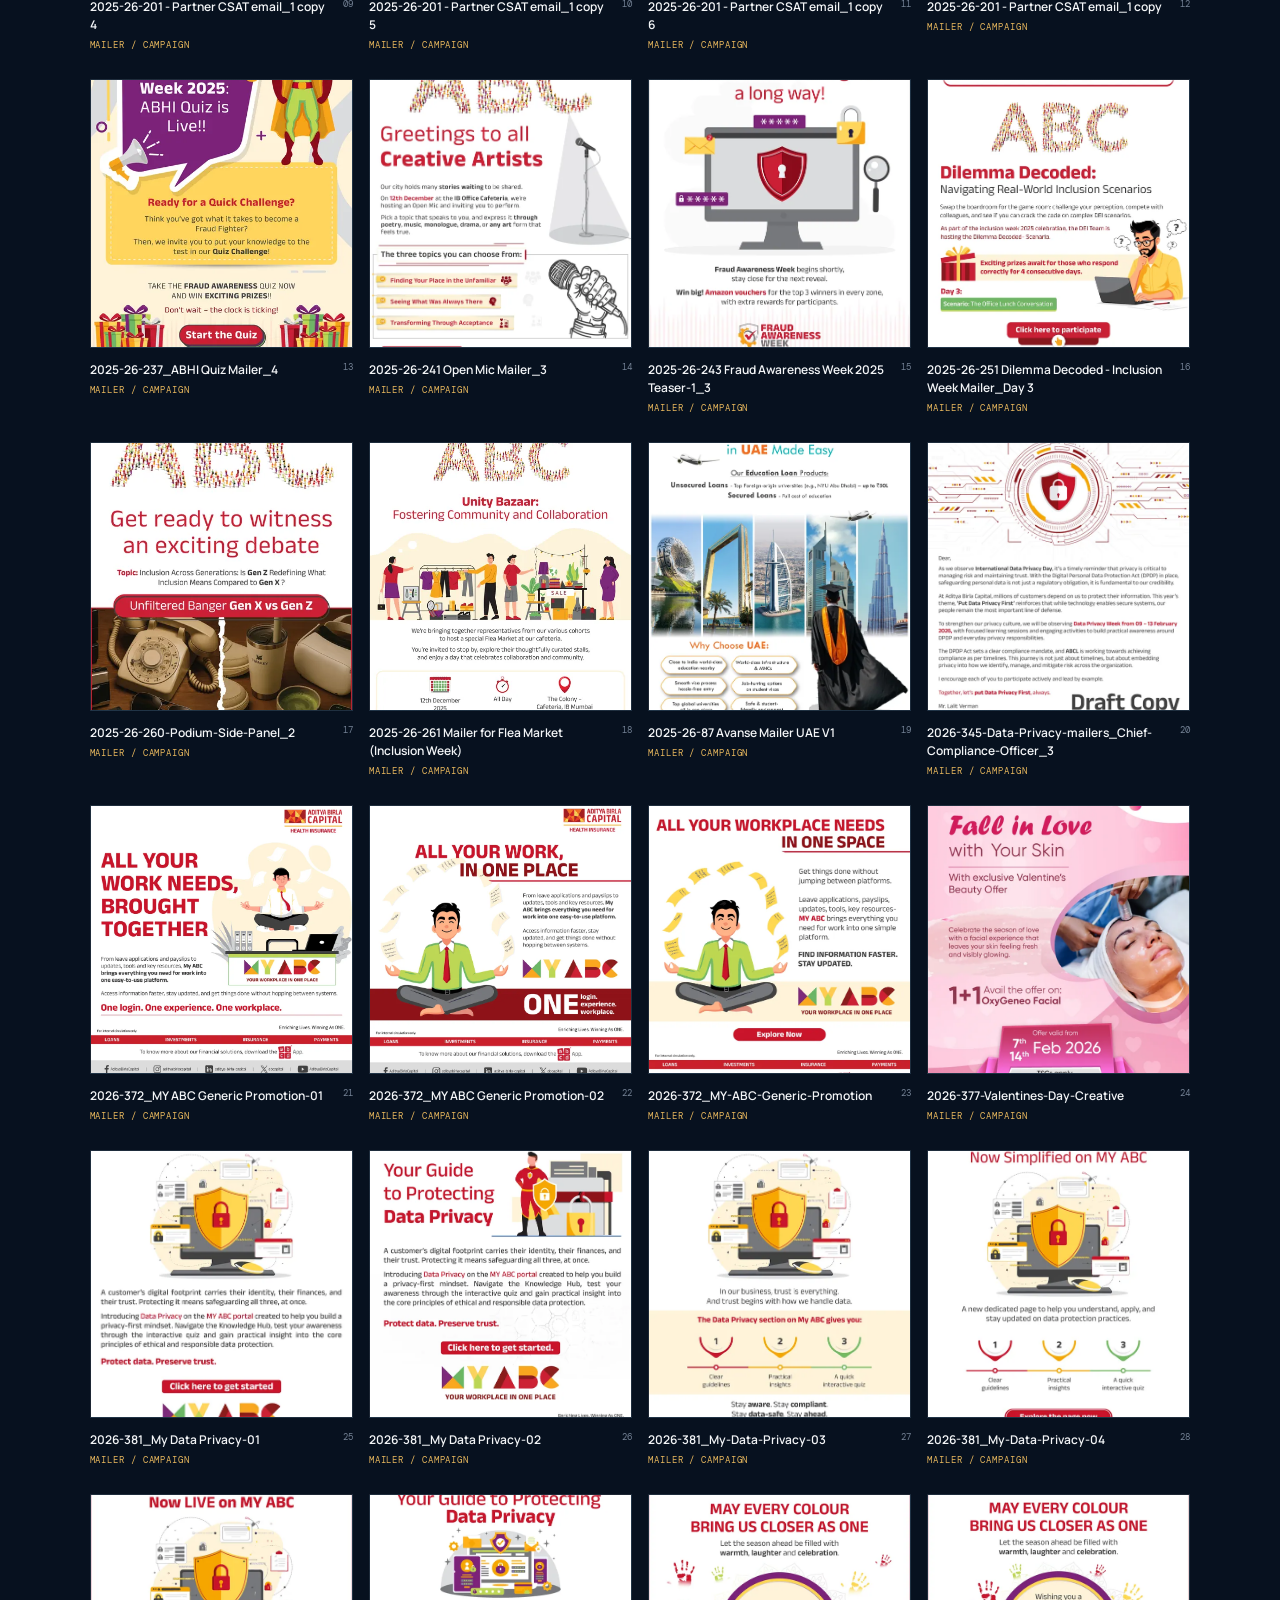
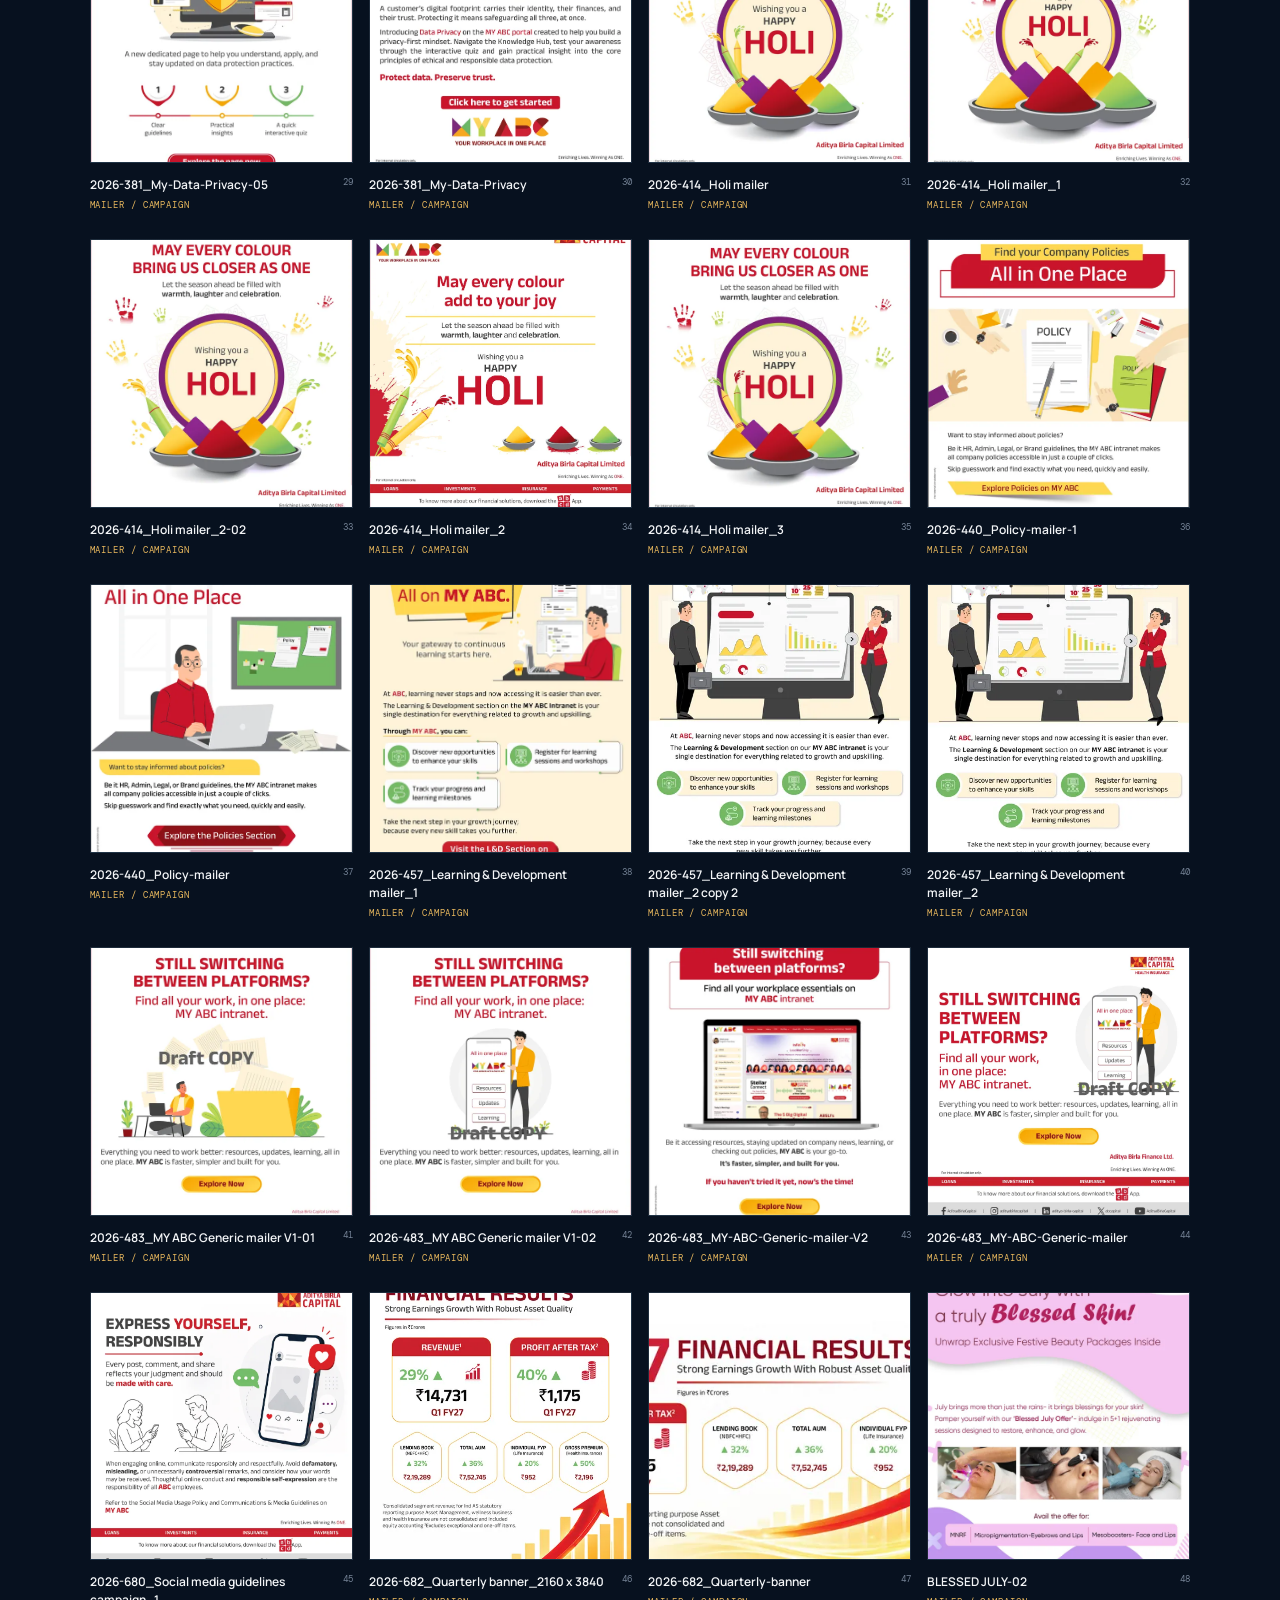
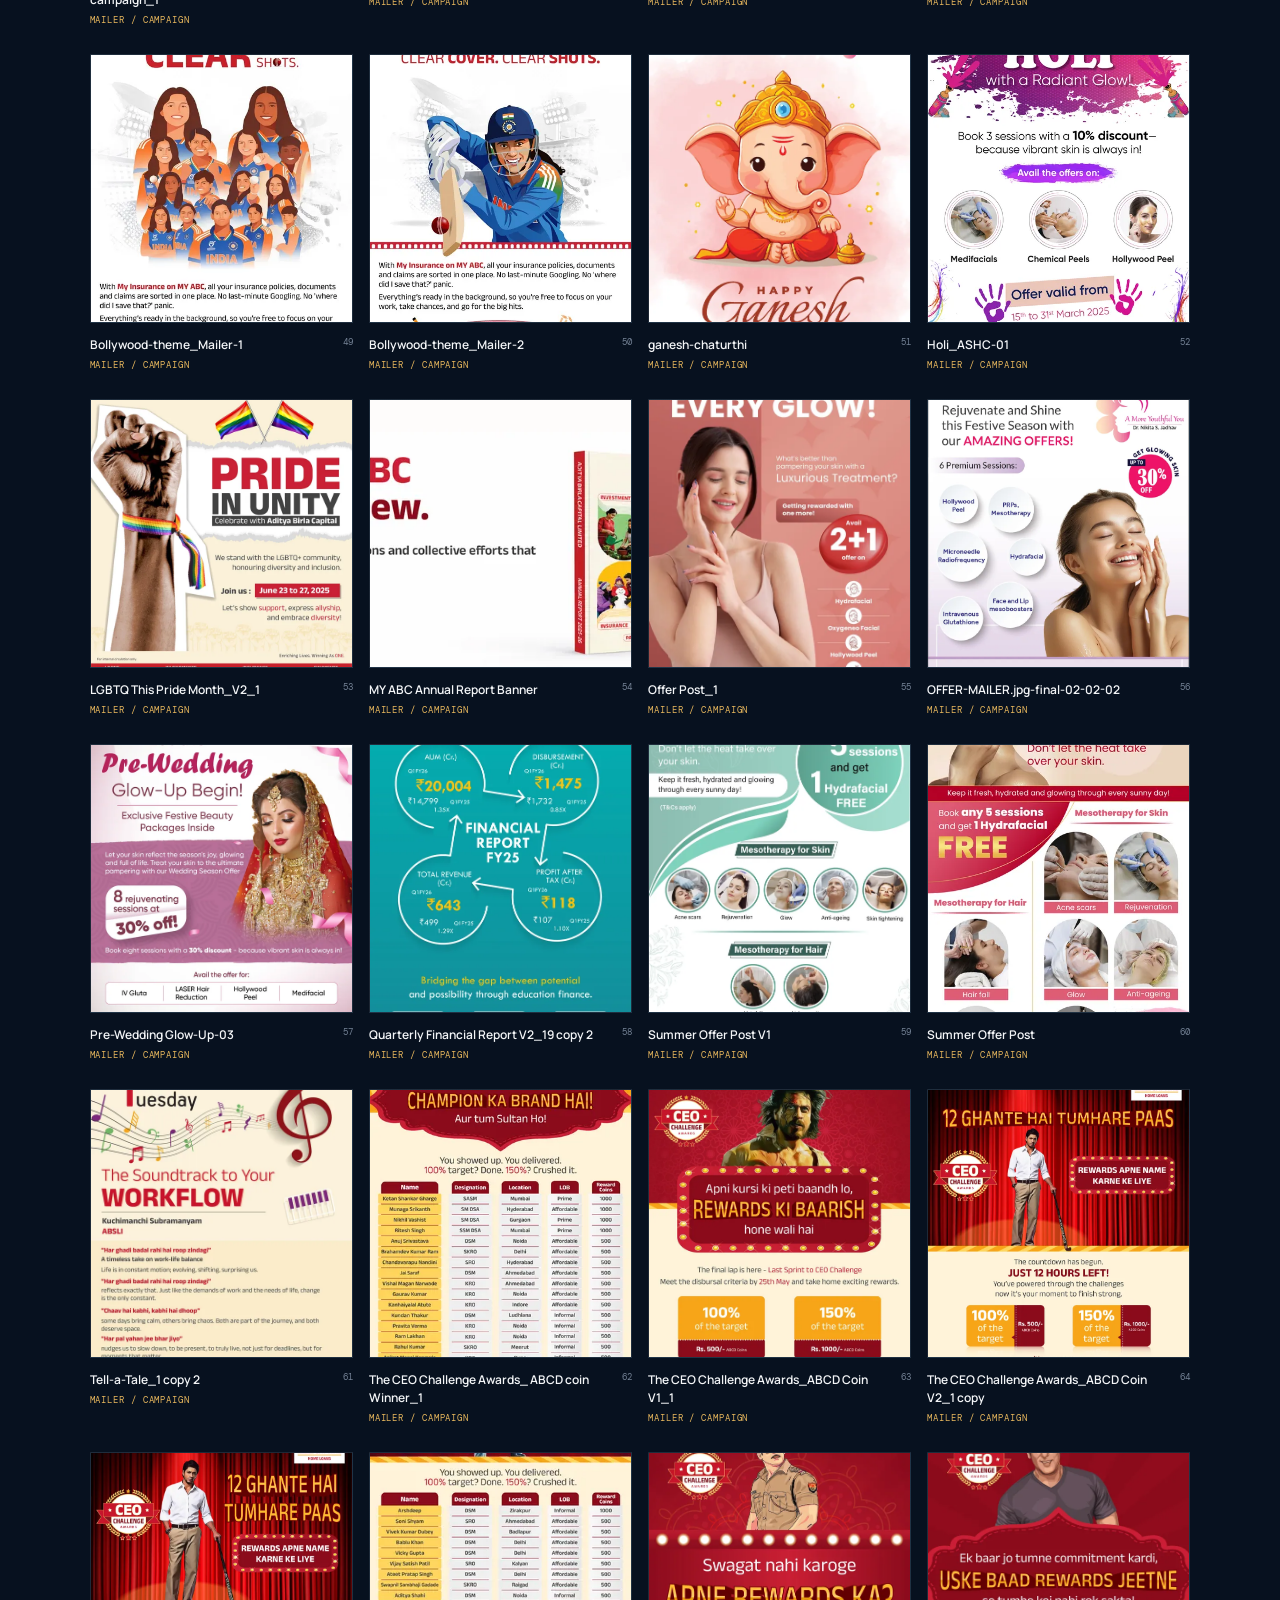
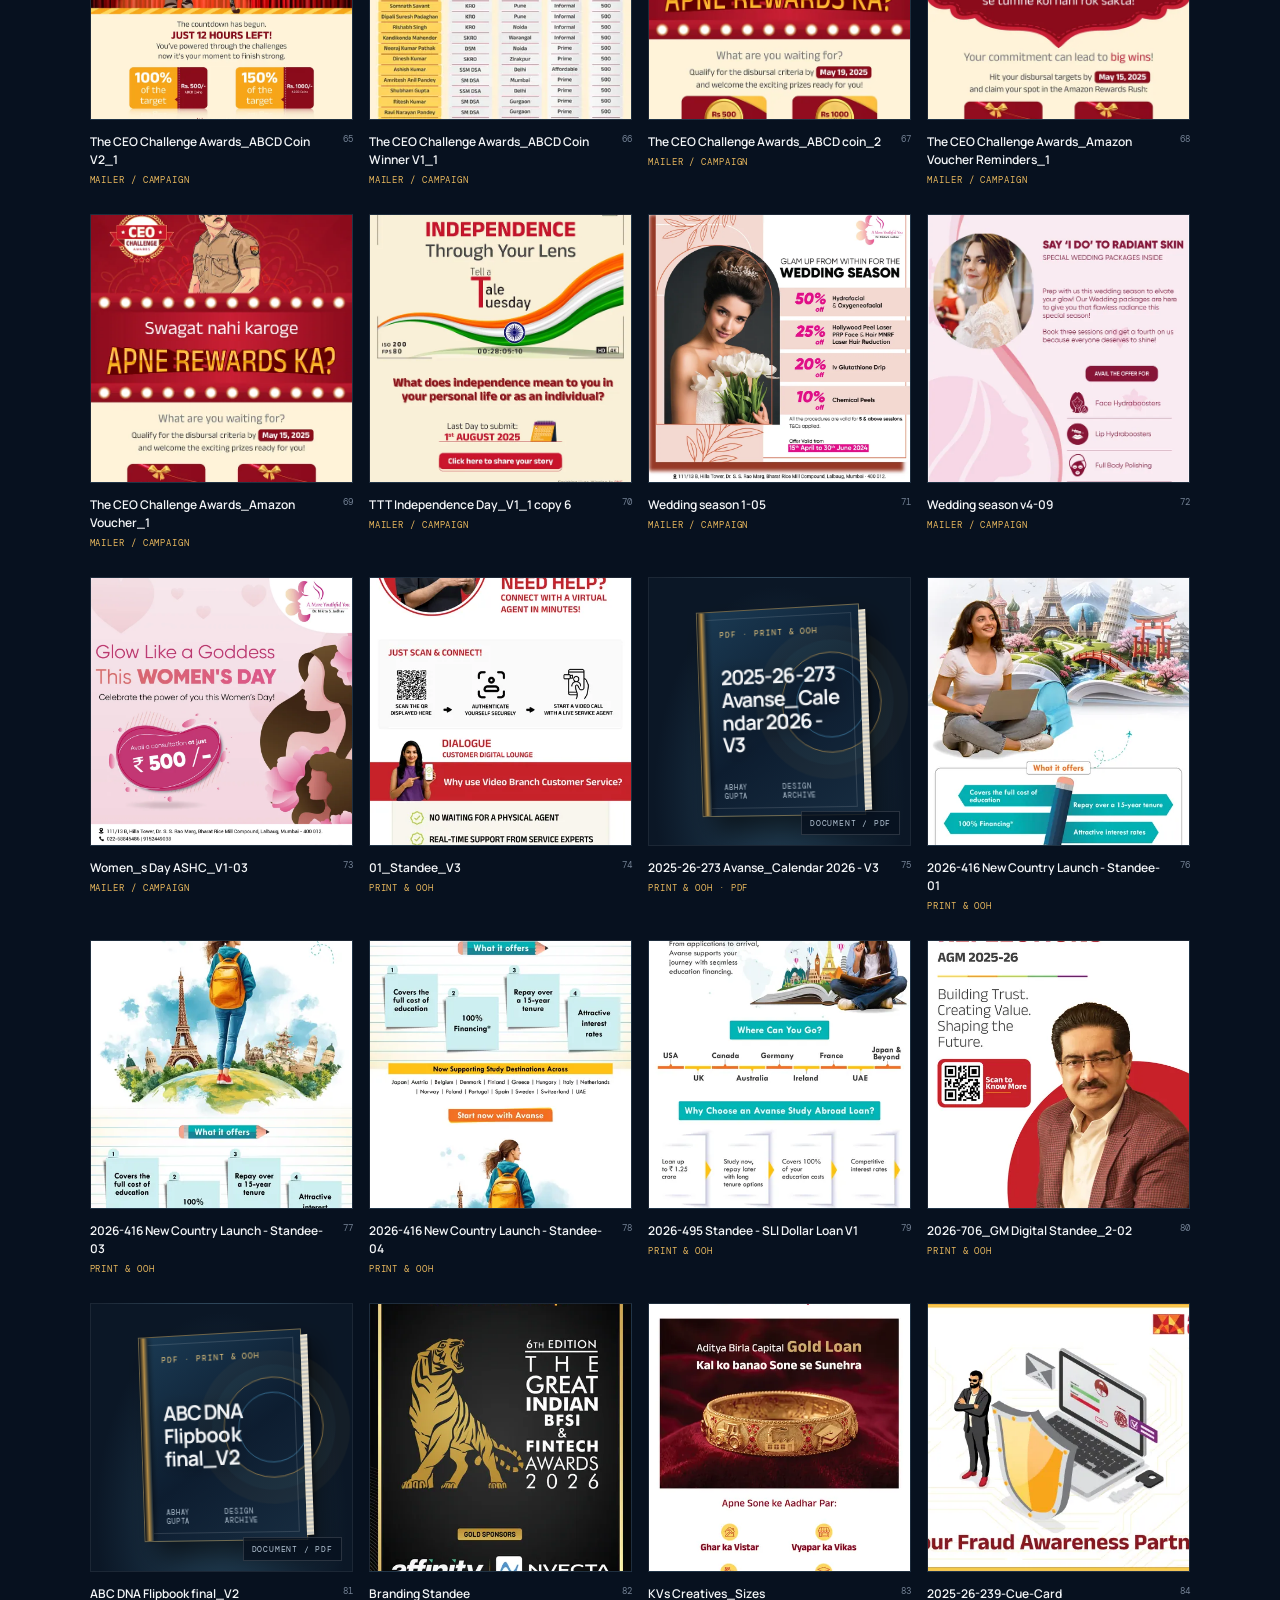
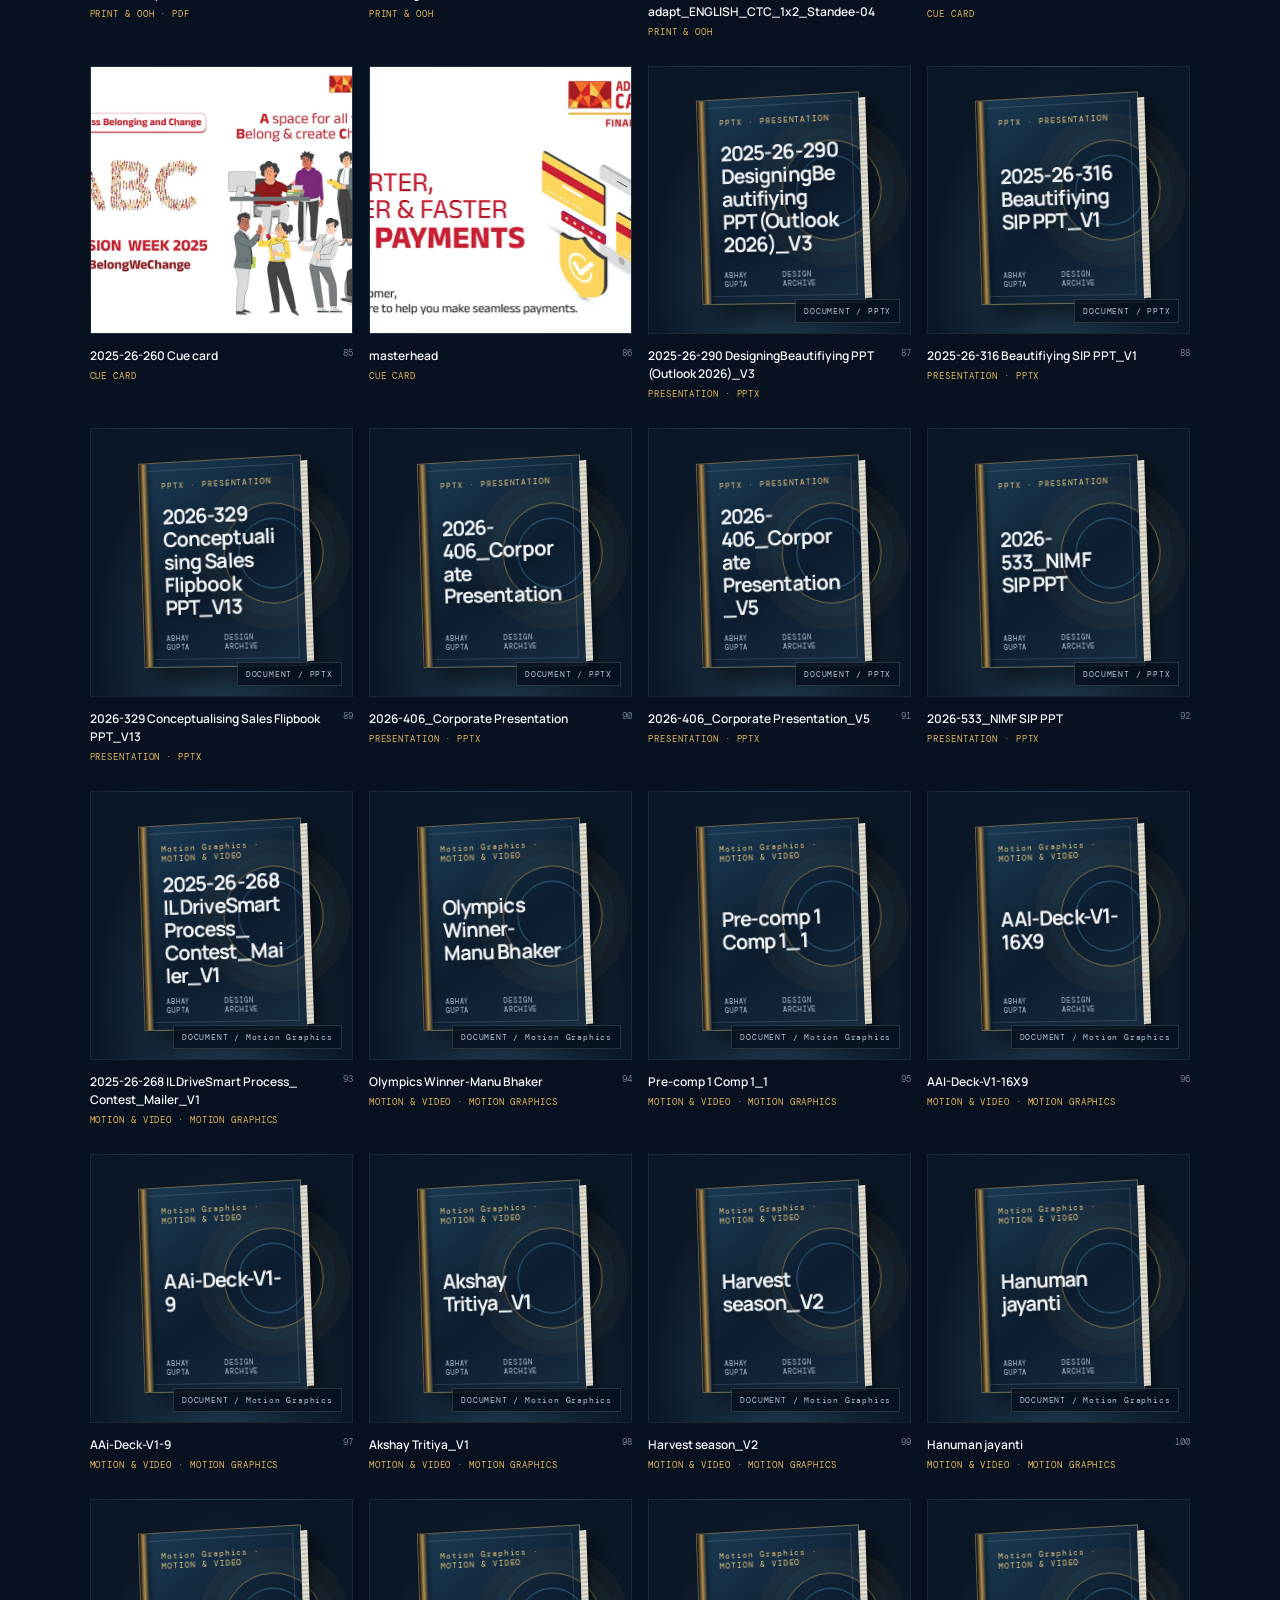
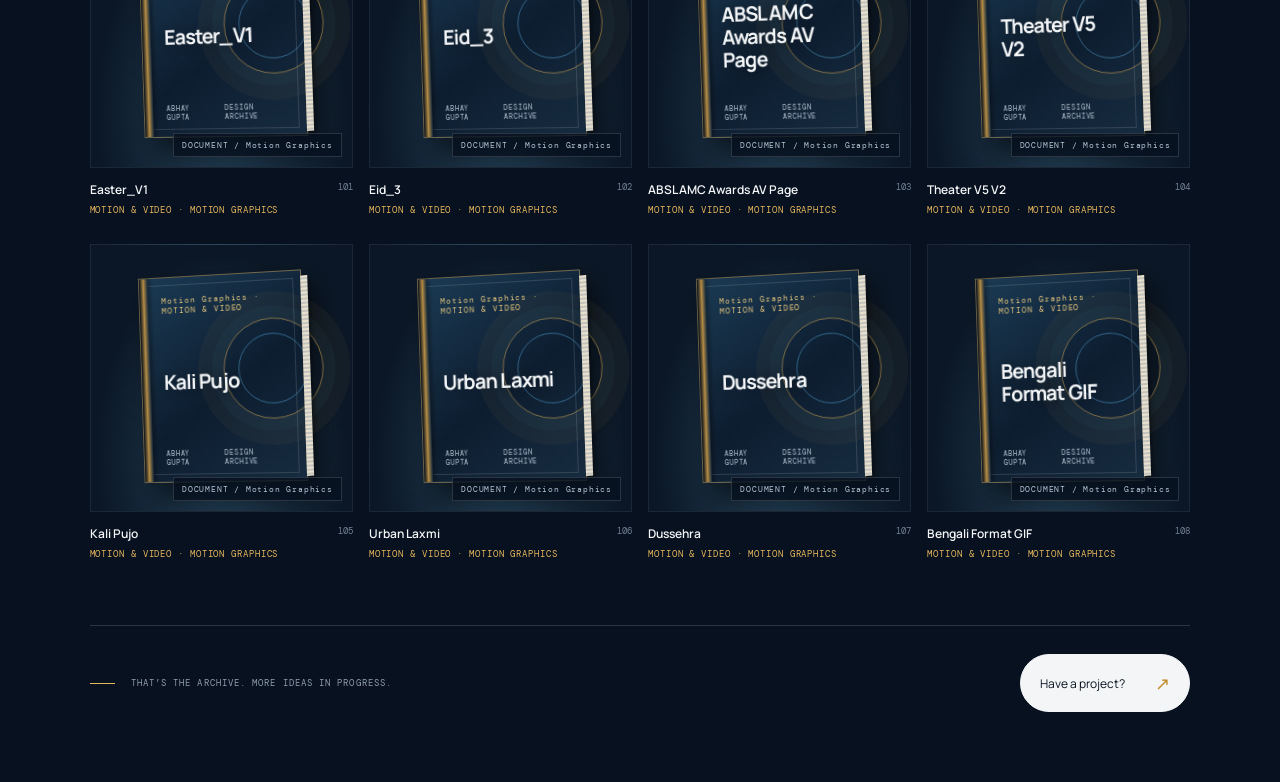
==== commit c9e14ca7: "Add responsive document preview viewer" ====
--- a/work.html
+++ b/work.html
@@ -17,6 +17,6 @@
   <div class="archive-grid" id="archiveGrid"></div>
   <div class="archive-end"><span class="eyebrow-line"></span><p>THAT’S THE ARCHIVE. MORE IDEAS IN PROGRESS.</p><a class="pill primary" href="index.html#contact">Have a project? <span>↗</span></a></div>
 </main>
-<div class="lightbox" id="lightbox" aria-hidden="true"><button class="lightbox-close" id="lightboxClose" aria-label="Close preview">×</button><img id="lightboxImage" alt=""><video id="lightboxVideo" controls playsinline preload="metadata"></video><div id="lightboxCaption"></div></div>
+<div class="lightbox" id="lightbox" aria-hidden="true"><button class="lightbox-close" id="lightboxClose" aria-label="Close preview">×</button><img id="lightboxImage" alt=""><video id="lightboxVideo" controls playsinline preload="metadata"></video><iframe id="lightboxFrame" title="Document preview" style="display:none;width:min(1200px,90vw);height:78vh;background:#fff;border:0;box-shadow:0 20px 90px #0008" loading="lazy"></iframe><div id="lightboxCaption"></div></div>
 <script src="work-gallery.js"></script>
 </body></html>
--- a/work-gallery.css
+++ b/work-gallery.css
@@ -1,3 +1,19 @@
 .gallery-page{min-height:100vh;background:#07111f;color:#f3f5f7}.gallery-glow{position:fixed;inset:0;pointer-events:none;background:radial-gradient(ellipse at 78% 10%,rgba(24,100,151,.19),transparent 42%),radial-gradient(ellipse at 8% 65%,rgba(160,113,42,.09),transparent 35%);z-index:0}.gallery-topbar{position:sticky;top:0}.back-home{font:10px 'DM Mono',monospace;letter-spacing:.1em;color:#d7e2ed;transition:color .2s}.back-home:hover{color:var(--gold)}.gallery-main{position:relative;z-index:1;max-width:1600px;margin:0 auto;padding:150px 7vw 70px}.gallery-heading{display:flex;align-items:flex-end;justify-content:space-between;gap:40px;margin:30px 0 52px}.gallery-heading h1{font-size:clamp(70px,12vw,160px);margin:0;line-height:.8}.gallery-heading h1 em{font-style:normal;color:var(--gold);font-weight:300}.gallery-heading p{max-width:370px;color:var(--muted);font-size:14px;line-height:1.8;margin:0 0 5px}.gallery-toolbar{display:flex;align-items:center;justify-content:space-between;gap:22px;flex-wrap:wrap;border-top:1px solid var(--line);border-bottom:1px solid var(--line);padding:18px 0;margin-bottom:25px}.filter-list{display:flex;gap:8px;flex-wrap:wrap}.filter{border:1px solid var(--line);border-radius:30px;padding:10px 14px;color:#c1cbd5;background:transparent;font:10px 'DM Mono',monospace;cursor:pointer;transition:.2s}.filter:hover,.filter.active{color:#07111f;background:var(--gold);border-color:var(--gold)}.filter span{margin-left:6px;opacity:.75}.search-wrap{display:flex;align-items:center;gap:9px;border-bottom:1px solid #ffffff45;padding:8px 0;color:var(--gold)}.search-wrap input{border:0;outline:0;background:transparent;color:#f3f5f7;font:12px Manrope,sans-serif;width:190px}.search-wrap input::placeholder{color:#8794a4}.gallery-status{font:10px 'DM Mono',monospace;color:#8c9aab;letter-spacing:.08em;margin:20px 0}.archive-grid{display:grid;grid-template-columns:repeat(4,minmax(0,1fr));gap:28px 16px}.archive-card{min-width:0;cursor:pointer;animation:riseIn .5s both}.archive-thumb{height:clamp(170px,21vw,310px);background:linear-gradient(140deg,#10263a,#0c1624);border:1px solid #ffffff12;position:relative;overflow:hidden;display:flex;align-items:center;justify-content:center}.archive-thumb img{width:100%;height:100%;object-fit:cover;display:block;transition:transform .65s cubic-bezier(.2,.7,.2,1),filter .35s}.archive-card:hover .archive-thumb img{transform:scale(1.045);filter:brightness(1.08)}.archive-card:hover .archive-thumb{border-color:#e7b75d70}.archive-meta{display:flex;justify-content:space-between;gap:12px;padding-top:13px}.archive-title{font-size:12px;font-weight:600;line-height:1.5;overflow-wrap:anywhere}.archive-category{font:9px 'DM Mono',monospace;letter-spacing:.1em;text-transform:uppercase;color:var(--gold);margin-top:5px}.archive-index{font:9px 'DM Mono',monospace;color:#748295;white-space:nowrap}.doc-art{position:absolute;inset:0;padding:20px;display:flex;flex-direction:column;justify-content:space-between;background:radial-gradient(circle at 80% 18%,#23527680,transparent 32%),linear-gradient(145deg,#10273a,#0a1422)}.doc-art:after{content:"";position:absolute;width:170px;height:170px;border:1px solid #e7b75d6b;border-radius:50%;right:-60px;bottom:-70px;box-shadow:0 0 0 20px #65c8ff0c,0 0 0 42px #e7b75d0b}.doc-type{font:9px 'DM Mono',monospace;color:var(--blue);letter-spacing:.14em}.doc-title{font-size:clamp(17px,2vw,25px);line-height:1.08;letter-spacing:-.05em;max-width:95%;overflow-wrap:anywhere}.doc-mark{font:9px 'DM Mono',monospace;color:#aebdca;letter-spacing:.1em}.archive-card[hidden]{display:none}.archive-end{display:flex;align-items:center;gap:16px;flex-wrap:wrap;border-top:1px solid var(--line);margin-top:65px;padding-top:28px}.archive-end p{font:9px 'DM Mono',monospace;letter-spacing:.12em;color:#8f9dad;margin:0 auto 0 0}.lightbox{position:fixed;inset:0;z-index:100;background:rgba(2,7,13,.94);backdrop-filter:blur(18px);display:flex;align-items:center;justify-content:center;flex-direction:column;padding:5vw;opacity:0;pointer-events:none;transition:opacity .25s}.lightbox.open{opacity:1;pointer-events:auto}.lightbox img{max-width:min(1100px,90vw);max-height:78vh;object-fit:contain;box-shadow:0 20px 90px #0008}.lightbox #lightboxCaption{color:#e9edf2;font:11px 'DM Mono',monospace;letter-spacing:.08em;margin-top:18px;text-align:center}.lightbox-close{position:absolute;right:5vw;top:28px;color:#fff;background:transparent;border:1px solid #ffffff55;border-radius:50%;width:44px;height:44px;font-size:28px;cursor:pointer}.empty-state{grid-column:1/-1;color:#9aa7b8;padding:45px 0;font-size:14px}@keyframes riseIn{from{opacity:0;transform:translateY(12px)}to{opacity:1;transform:translateY(0)}}@media(max-width:1050px){.archive-grid{grid-template-columns:repeat(3,minmax(0,1fr))}.gallery-heading{align-items:flex-start;flex-direction:column;gap:25px}}@media(max-width:700px){.gallery-main{padding:120px 6vw 55px}.gallery-topbar{padding:17px 6vw}.gallery-topbar .availability{display:none}.back-home{font-size:8px}.archive-grid{grid-template-columns:repeat(2,minmax(0,1fr));gap:22px 10px}.archive-thumb{height:clamp(160px,52vw,260px)}.archive-title{font-size:11px}.gallery-heading{margin-bottom:35px}.gallery-heading p{font-size:12px}.gallery-toolbar{align-items:flex-start}.search-wrap{width:100%}.search-wrap input{width:100%}.filter{font-size:9px;padding:9px 11px}.archive-end{gap:12px}.archive-end p{width:100%;line-height:1.7}.archive-end .pill{margin-top:8px}}@media(prefers-reduced-motion:reduce){.archive-card{animation:none}.archive-thumb img{transition:none}}
 
 .video-thumb img{filter:brightness(.78)}.play-badge{position:absolute;left:50%;top:50%;transform:translate(-50%,-50%);width:54px;height:54px;border:1px solid #ffffffaa;border-radius:50%;display:grid;place-items:center;color:#fff;background:#07111f99;padding-left:3px;font-size:18px;box-shadow:0 0 35px #0008}.video-tag{position:absolute;left:12px;bottom:12px;font:9px "DM Mono",monospace;letter-spacing:.1em;background:#07111fbd;border:1px solid #ffffff30;padding:7px 9px;color:#e7b75d}.archive-card:hover .play-badge{background:var(--gold);color:#07111f}.lightbox video{display:none;width:min(1200px,90vw);max-height:78vh;background:#000;box-shadow:0 20px 90px #0008}.lightbox video:focus{outline:1px solid var(--gold)}
+
+/* Book-like presentation and PDF portfolio cards */
+.book-stage{perspective:1000px;background:radial-gradient(ellipse at 50% 80%,#24435a 0, #0b1726 68%);overflow:hidden}
+.book-cover{position:relative;width:64%;height:78%;min-height:150px;max-height:260px;display:flex;flex-direction:column;justify-content:space-between;padding:18px 15px 15px 23px;transform:rotateY(-12deg) rotateZ(-2deg);transform-style:preserve-3d;background:linear-gradient(145deg,#1b3b54 0%,#0d1d30 55%,#172c40 100%);border:1px solid #e7b75d70;box-shadow:12px 15px 25px #0009, inset 4px 0 0 #e7b75d22;transition:transform .5s cubic-bezier(.2,.7,.2,1),box-shadow .5s}
+.book-cover:before{content:"";position:absolute;inset:7px;border:1px solid #ffffff20;pointer-events:none}
+.book-spine{position:absolute;left:0;top:0;bottom:0;width:9px;background:linear-gradient(90deg,#070f1a,#b28b45,#13273b);box-shadow:2px 0 5px #0006}
+.book-topline,.book-cover-bottom{position:relative;z-index:1;font:8px "DM Mono",monospace;letter-spacing:.12em;color:#e8c77d}
+.book-orbit{position:absolute;width:100px;height:100px;right:-20px;top:22%;border:1px solid #e7b75d85;border-radius:50%;box-shadow:0 0 0 12px #65c8ff08,0 0 0 26px #e7b75d0a}
+.book-orbit:after{content:"";position:absolute;inset:14px;border:1px solid #65c8ff66;border-radius:50%}
+.book-cover-title{position:relative;z-index:1;font-size:clamp(14px,1.6vw,22px);font-weight:700;line-height:1.12;letter-spacing:-.045em;overflow-wrap:anywhere;max-width:96%;text-shadow:0 2px 18px #0008}
+.book-cover-bottom{display:flex;justify-content:space-between;gap:8px;font-size:7px;color:#b5c6d5}
+.book-pages{position:absolute;top:5px;right:-7px;bottom:4px;width:7px;background:repeating-linear-gradient(180deg,#e9e1cd 0,#e9e1cd 2px,#9da7b2 3px,#e9e1cd 4px);transform:skewY(-3deg);box-shadow:2px 3px 4px #0006}
+.book-open-hint{position:absolute;bottom:10px;right:10px;font:8px "DM Mono",monospace;letter-spacing:.1em;color:#b6c6d6;background:#07111fc9;border:1px solid #ffffff24;padding:6px 8px}
+.archive-card:hover .book-cover{transform:rotateY(-4deg) rotateZ(0) translateY(-5px) scale(1.025);box-shadow:18px 21px 32px #000b,inset 4px 0 0 #e7b75d35}
+.archive-card:has(.book-stage) .archive-thumb{cursor:pointer}
+@media(max-width:700px){.book-cover{width:68%;height:74%;padding:15px 12px 12px 20px}.book-cover-title{font-size:15px}.book-topline{font-size:7px}}
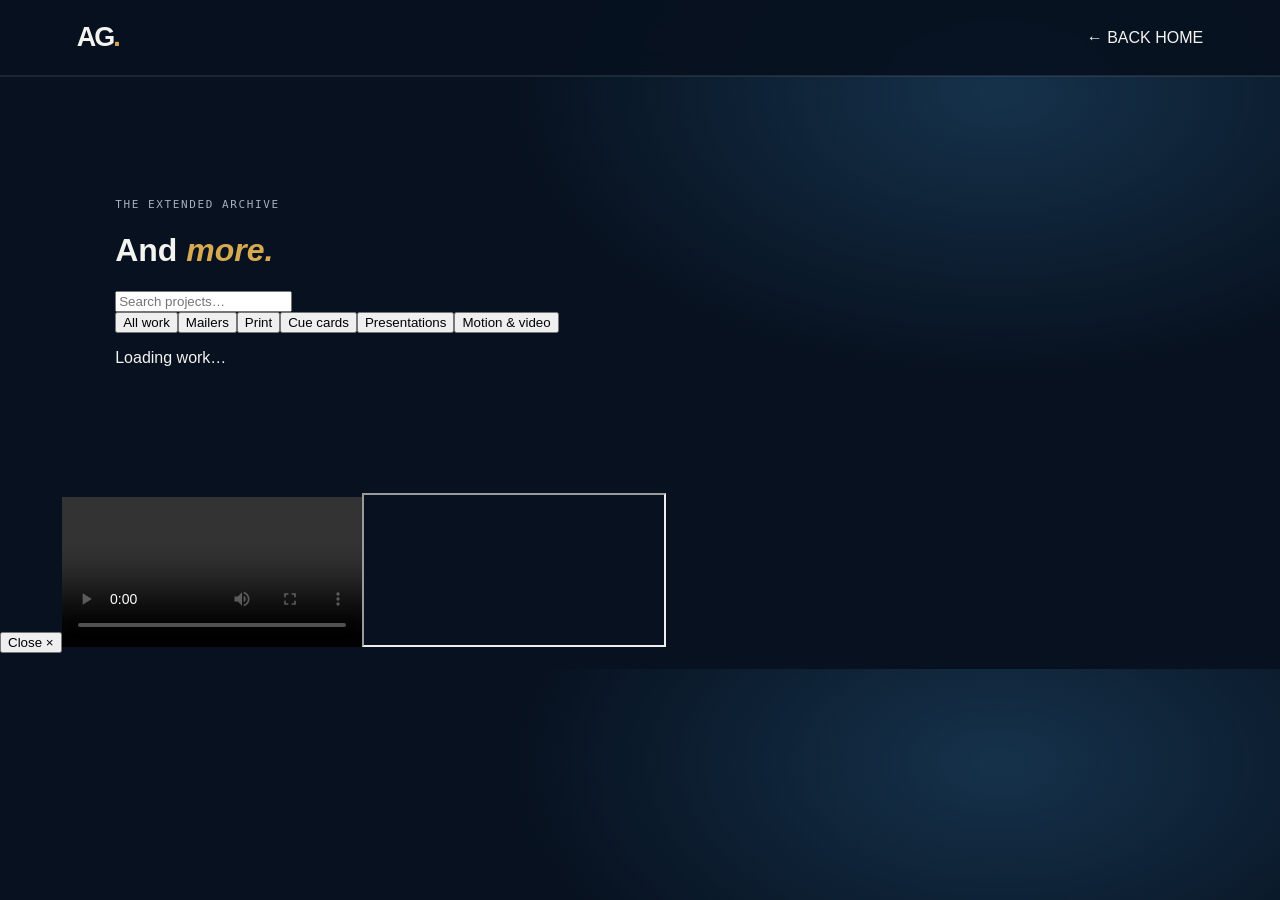
==== commit db633d38: "Add work archive page" ====
--- a/work.html
+++ b/work.html
@@ -1,22 +1 @@
-<!DOCTYPE html>
-<html lang="en">
-<head>
-<meta charset="UTF-8"><meta name="viewport" content="width=device-width,initial-scale=1"><meta name="theme-color" content="#07111f">
-<title>More Work — Abhay Gupta</title>
-<link rel="preconnect" href="https://fonts.googleapis.com"><link rel="preconnect" href="https://fonts.gstatic.com" crossorigin><link href="https://fonts.googleapis.com/css2?family=DM+Mono:wght@400;500&family=Manrope:wght@300;400;500;600;700;800&display=swap" rel="stylesheet">
-<link rel="stylesheet" href="style.css"><link rel="stylesheet" href="work-gallery.css">
-</head>
-<body class="gallery-page">
-<div class="gallery-glow"></div>
-<header class="topbar gallery-topbar"><a class="brand" href="index.html">AG<span>.</span></a><div class="availability"><i></i> DESIGN ARCHIVE / 2024—26</div><a class="back-home" href="index.html">← BACK TO THE WORLD</a></header>
-<main class="gallery-main">
-  <div class="eyebrow"><span class="eyebrow-line"></span> THE EXTENDED ARCHIVE</div>
-  <div class="gallery-heading"><h1>And <em>more.</em></h1><p>More of the work, experiments and everyday design that make up my creative practice.</p></div>
-  <div class="gallery-toolbar"><div class="filter-list" id="filters"><button class="filter active" data-filter="All">All work <span id="allCount"></span></button><button class="filter" data-filter="Mailer">Mailers</button><button class="filter" data-filter="Print Work">Print & OOH</button><button class="filter" data-filter="Cue Card">Cue cards</button><button class="filter" data-filter="PPT">Presentations</button><button class="filter" data-filter="Motion Graphics">Motion & Video</button></div><label class="search-wrap"><span>⌕</span><input id="search" type="search" placeholder="Search projects…" aria-label="Search projects"></label></div>
-  <div class="gallery-status" id="status">Loading the archive…</div>
-  <div class="archive-grid" id="archiveGrid"></div>
-  <div class="archive-end"><span class="eyebrow-line"></span><p>THAT’S THE ARCHIVE. MORE IDEAS IN PROGRESS.</p><a class="pill primary" href="index.html#contact">Have a project? <span>↗</span></a></div>
-</main>
-<div class="lightbox" id="lightbox" aria-hidden="true"><button class="lightbox-close" id="lightboxClose" aria-label="Close preview">×</button><img id="lightboxImage" alt=""><video id="lightboxVideo" controls playsinline preload="metadata"></video><iframe id="lightboxFrame" title="Document preview" style="display:none;width:min(1200px,90vw);height:78vh;background:#fff;border:0;box-shadow:0 20px 90px #0008" loading="lazy"></iframe><div id="lightboxCaption"></div></div>
-<script src="work-gallery.js"></script>
-</body></html>
+<!doctype html><html lang="en"><head><meta charset="utf-8"><meta name="viewport" content="width=device-width,initial-scale=1"><title>Work Archive — Abhay Gupta</title><link rel="stylesheet" href="style.css"><link rel="stylesheet" href="work-gallery.css"></head><body><header><a class="logo" href="index.html">AG<span>.</span></a><a href="index.html">← BACK HOME</a></header><main class="section"><p class="eyebrow">THE EXTENDED ARCHIVE</p><h1>And <em>more.</em></h1><div class="toolbar"><input id="search" type="search" placeholder="Search projects…"><div id="filters"><button data-filter="All">All work</button><button data-filter="Mailer">Mailers</button><button data-filter="Print Work">Print</button><button data-filter="Cue Card">Cue cards</button><button data-filter="PPT">Presentations</button><button data-filter="Motion Graphics">Motion & video</button></div></div><p id="status">Loading work…</p><div id="archiveGrid" class="archive-grid"></div></main><div id="lightbox" class="lightbox"><button id="lightboxClose">Close ×</button><img id="lightboxImage" alt=""><video id="lightboxVideo" controls playsinline></video><iframe id="lightboxDocument" title="Document preview"></iframe><p id="lightboxCaption"></p></div><script src="work-gallery.js"></script></body></html>
--- a/style.css
+++ b/style.css
@@ -1,4 +1 @@
-*{box-sizing:border-box} :root{--bg:#07111f;--ink:#f3f5f7;--muted:#9aa7b8;--blue:#65c8ff;--gold:#e7b75d;--line:rgba(255,255,255,.15)}html{scroll-behavior:smooth;scroll-snap-type:y proximity}body{margin:0;background:var(--bg);color:var(--ink);font-family:Manrope,Arial,sans-serif;overflow-x:hidden}a{color:inherit;text-decoration:none}#world{position:fixed;inset:0;width:100%;height:100%;z-index:0;display:block}.grain{position:fixed;inset:0;pointer-events:none;z-index:1;opacity:.11;background-image:url("data:image/svg+xml,%3Csvg viewBox='0 0 180 180' xmlns='http://www.w3.org/2000/svg'%3E%3Cfilter id='n'%3E%3CfeTurbulence type='fractalNoise' baseFrequency='.8' numOctaves='3' stitchTiles='stitch'/%3E%3C/filter%3E%3Crect width='100%25' height='100%25' filter='url(%23n)' opacity='.3'/%3E%3C/svg%3E")}.topbar{position:fixed;z-index:20;top:0;left:0;width:100%;padding:27px 5.5vw;display:flex;align-items:center;justify-content:space-between;border-bottom:1px solid rgba(255,255,255,.09);backdrop-filter:blur(12px);background:rgba(4,12,23,.26)}.brand{font-weight:800;font-size:24px;letter-spacing:-2px}.brand span,.loader-mark span{color:var(--gold)}.availability,.eyebrow,.hero-foot,.scene-hud,.sound-note,.work-note,.tool-list,.project-meta>span,footer>span,footer>a:last-child{font-family:'DM Mono',monospace;font-size:10px;letter-spacing:.12em}.availability{color:#b9c5d1}.availability i,.note-dot{display:inline-block;width:6px;height:6px;border-radius:50%;background:#77e0b0;margin-right:10px;box-shadow:0 0 12px #77e0b0}.menu-toggle{width:42px;height:42px;background:transparent;border:1px solid var(--line);border-radius:50%;display:grid;place-content:center;gap:5px;cursor:pointer}.menu-toggle span{display:block;width:14px;height:1px;background:white}.nav-panel{position:fixed;z-index:19;right:5.5vw;top:85px;width:min(330px,89vw);padding:18px 25px;background:rgba(7,17,31,.92);border:1px solid var(--line);backdrop-filter:blur(20px);transform:translateY(-12px);opacity:0;pointer-events:none;transition:.3s}.nav-panel.open{opacity:1;transform:none;pointer-events:auto}.nav-panel a{display:flex;justify-content:space-between;padding:18px 0;border-bottom:1px solid var(--line);font-size:15px}.nav-panel a:last-child{border:0}.nav-panel span{font:10px 'DM Mono';color:var(--gold)}main{position:relative;z-index:2}.scene-section{position:relative;min-height:100svh;padding:130px 10vw 90px;display:flex;flex-direction:column;justify-content:center;scroll-snap-align:start;isolation:isolate}.hero{padding-top:160px}.eyebrow{display:flex;align-items:center;gap:12px;color:#b9c7d7}.eyebrow-line{display:inline-block;width:25px;height:1px;background:var(--gold)}h1,h2,p{margin-top:0}h1{font-size:clamp(66px,10.5vw,156px);line-height:.91;letter-spacing:-.085em;font-weight:600;margin:33px 0 28px;max-width:1000px}h1 em,h2 em,.contact-orb em{font-style:normal;color:var(--gold);font-weight:300}h2{font-size:clamp(42px,6.5vw,88px);line-height:.99;letter-spacing:-.07em;font-weight:600;margin:28px 0}.hero-sub{font-size:clamp(15px,1.35vw,19px);line-height:1.8;color:#c0cad6;max-width:500px}.hero-actions{display:flex;align-items:center;gap:30px;margin-top:24px}.pill{display:inline-flex;gap:30px;align-items:center;padding:16px 19px;border:1px solid var(--line);border-radius:50px;font-size:12px;transition:.25s}.pill.primary{background:var(--ink);color:#091321;border-color:var(--ink)}.pill:hover{transform:translateY(-3px);box-shadow:0 12px 40px #0005}.pill span{font-size:18px;color:#c38e30}.text-link{font-size:12px;color:#d9e0e8;border-bottom:1px solid #8290a0;padding-bottom:8px}.text-link span{color:var(--gold);margin-left:8px}.hero-foot{position:absolute;bottom:36px;left:10vw;right:10vw;display:flex;align-items:center;gap:16px;color:#9eabba}.scroll-indicator{height:1px;background:#536273;flex:1;max-width:80px;position:relative;overflow:hidden}.scroll-indicator i{position:absolute;height:100%;width:40%;background:var(--gold);animation:slide 1.6s infinite}@keyframes slide{from{transform:translateX(-100%)}to{transform:translateX(250%)}}.coords{margin-left:auto}.work{padding-top:145px}.section-head{display:flex;align-items:end;justify-content:space-between;gap:50px;margin-bottom:35px}.section-head h2{margin-bottom:0}.section-intro{max-width:300px;color:#b3bfcd;font-size:13px;line-height:1.8;margin-bottom:5px}.project-grid{display:grid;grid-template-columns:1fr 1fr;gap:30px 22px}.project-card{display:block;min-width:0}.project-image{position:relative;overflow:hidden;height:clamp(210px,28vw,390px);background:#12243a;border:1px solid rgba(255,255,255,.12)}.project-image:after{content:"";position:absolute;inset:0;background:linear-gradient(0deg,rgba(3,9,18,.38),transparent 45%);pointer-events:none}.project-image img{width:100%;height:100%;object-fit:cover;display:block;transition:transform .7s cubic-bezier(.2,.7,.2,1),filter .7s;filter:saturate(.82)}.project-card:hover .project-image img{transform:scale(1.055);filter:saturate(1.1)}.project-number{position:absolute;z-index:2;top:16px;left:17px;font:10px 'DM Mono';letter-spacing:.1em}.view-arrow{position:absolute;z-index:2;right:16px;bottom:13px;width:36px;height:36px;border:1px solid #ffffff8c;border-radius:50%;display:grid;place-items:center;transition:.25s}.project-card:hover .view-arrow{background:white;color:#081322;transform:rotate(45deg)}.project-meta{display:flex;justify-content:space-between;align-items:start;padding-top:15px}.project-meta h3{font-size:18px;font-weight:500;margin:0 0 5px}.project-meta p{font-size:11px;color:#9eabba;margin:0}.project-meta>span{color:#9eabba;padding-top:5px}.work-note{display:flex;align-items:center;gap:13px;color:#93a3b5;margin-top:35px;font-size:9px}.note-rule{height:1px;background:var(--line);flex:1}.about-layout{display:grid;grid-template-columns:.75fr 1.25fr;align-items:center;gap:10vw}.about-stamp{width:min(280px,28vw);aspect-ratio:1;border:1px solid #ffffff38;border-radius:50%;display:flex;flex-direction:column;justify-content:center;align-items:center;text-align:center;font-size:clamp(23px,3.5vw,44px);font-weight:700;line-height:.98;letter-spacing:-.06em;transform:rotate(-11deg);background:radial-gradient(circle at 50% 35%,#19364c 0,rgba(9,23,39,.35) 60%,transparent 72%);box-shadow:inset 0 0 60px #65c8ff0b,0 0 90px #65c8ff08}.about-stamp span{font-size:25px;color:var(--gold);margin-top:16px}.about-copy p,.contact-copy p{color:#b7c2cf;line-height:1.9;font-size:14px;max-width:550px}.about-copy .text-link{display:inline-block;margin-top:15px}.skills h2{margin-bottom:48px}.capabilities{border-top:1px solid var(--line)}.capability{display:grid;grid-template-columns:60px 1fr 30px;align-items:start;gap:20px;padding:25px 0;border-bottom:1px solid var(--line)}.capability>span{font:11px 'DM Mono';color:var(--gold);padding-top:7px}.capability h3{font-size:clamp(20px,2.2vw,29px);font-weight:500;margin:0 0 8px;letter-spacing:-.04em}.capability p{color:#aebac8;font-size:13px;margin:0;line-height:1.6}.capability>b{font-weight:400;color:#b8c4d0;font-size:20px}.tool-list{display:flex;flex-wrap:wrap;gap:10px;margin-top:28px}.tool-list span{padding:10px 12px;border:1px solid var(--line);border-radius:30px;color:#b6c2d0;font-size:9px}.contact{min-height:100svh;padding-bottom:110px;overflow:hidden}.contact-copy{position:relative;z-index:2;max-width:730px}.contact-copy h2{font-size:clamp(42px,6.4vw,84px)}.contact-copy p{max-width:390px;margin-bottom:25px}.contact-orb{position:absolute;right:6vw;top:20%;width:clamp(180px,28vw,390px);aspect-ratio:1;border-radius:50%;border:1px solid #ffffff28;display:flex;flex-direction:column;justify-content:center;align-items:center;text-align:center;font-size:clamp(26px,4.6vw,56px);line-height:.96;letter-spacing:-.07em;font-weight:700;background:radial-gradient(circle at 35% 30%,#25506a,#0a1a2a 55%,#091321 70%);box-shadow:0 0 90px #2e8bc51a,inset 0 0 70px #8bd7ff0d;animation:orb 8s ease-in-out infinite}.contact-orb:after{content:"";position:absolute;inset:-14px;border:1px solid #e7b75d33;border-radius:50%;transform:rotate(-24deg) scaleX(.88)}@keyframes orb{50%{transform:translateY(-12px) rotate(2deg)}}footer{position:absolute;bottom:30px;left:10vw;right:10vw;display:flex;align-items:center;justify-content:space-between;border-top:1px solid var(--line);padding-top:18px;color:#9eabba}.scene-hud{position:fixed;z-index:10;right:25px;top:50%;transform:translateY(-50%);writing-mode:initial;display:flex;align-items:center;gap:12px;color:#b9c5d1;font-size:9px}.hud-track{width:55px;height:1px;background:#ffffff36}.hud-track i{display:block;width:20%;height:1px;background:var(--gold);transition:width .15s}.sound-note{position:fixed;z-index:10;left:25px;bottom:24px;color:#92a0b0;font-size:9px}.sound-note span{color:var(--gold);margin-left:10px}.loader{position:fixed;inset:0;z-index:100;background:#07111f;display:flex;flex-direction:column;align-items:center;justify-content:center;transition:opacity .6s,visibility .6s}.loader.done{opacity:0;visibility:hidden}.loader-mark{font-size:54px;font-weight:800;letter-spacing:-.1em}.loader p{font:10px 'DM Mono';letter-spacing:.16em;color:#9ba9b8;margin-top:20px}.loader-line{height:1px;width:160px;background:#ffffff24;margin-top:15px;overflow:hidden}.loader-line i{display:block;width:40%;height:100%;background:var(--gold);animation:loading 1.3s ease-in-out infinite}@keyframes loading{from{transform:translateX(-100%)}to{transform:translateX(260%)}}@media(max-width:700px){.topbar{padding:18px 6vw}.availability{display:none}.scene-section{padding:115px 7vw 85px}.hero{padding-top:145px}h1{font-size:clamp(62px,18vw,105px)}h2{font-size:clamp(40px,11vw,65px)}.hero-sub{max-width:390px}.hero-foot{left:7vw;right:7vw;bottom:25px;font-size:8px}.coords{display:none}.section-head{display:block}.section-intro{margin-top:20px}.project-grid{gap:25px 12px}.project-image{height:230px}.project-meta h3{font-size:14px}.project-meta p{font-size:10px}.work-note{font-size:7px;letter-spacing:.06em}.about-layout{grid-template-columns:1fr;gap:45px}.about-stamp{width:155px;margin-left:10px}.about-copy p{font-size:13px}.capability{grid-template-columns:30px 1fr 18px;gap:10px}.capability p{max-width:290px}.tool-list{gap:7px}.tool-list span{font-size:8px;padding:9px}.contact-orb{right:-35px;top:18%;opacity:.5;width:210px}.contact-copy{margin-top:160px}.contact-copy h2{font-size:clamp(40px,11vw,65px)}footer{left:7vw;right:7vw;font-size:8px}.scene-hud{right:10px;top:auto;bottom:55px;transform:none;gap:7px;font-size:7px}.hud-track{width:30px}.sound-note{left:7vw;bottom:20px;font-size:7px}.nav-panel{right:6vw;top:72px}.project-image img{filter:saturate(.95)}}@media(prefers-reduced-motion:reduce){*,*:before,*:after{animation:none!important;scroll-behavior:auto!important;transition:none!important}}/* Real portfolio additions */
-.and-more-wrap{display:flex;align-items:center;gap:22px;margin-top:36px;flex-wrap:wrap}.and-more-wrap p{margin:0;color:var(--muted);font-size:12px;line-height:1.6}.and-more{min-width:150px;justify-content:center}.document-cover{height:320px;background:radial-gradient(circle at 80% 18%,rgba(101,200,255,.28),transparent 28%),linear-gradient(135deg,#0b1a2b,#132d43 62%,#111a28);padding:27px;display:flex;flex-direction:column;justify-content:center;position:relative;overflow:hidden}.document-cover:after{content:"";position:absolute;width:220px;height:220px;border:1px solid rgba(231,183,93,.45);border-radius:50%;right:-80px;bottom:-100px;box-shadow:0 0 0 24px rgba(101,200,255,.04),0 0 0 50px rgba(231,183,93,.04)}.cover-kicker{font:9px 'DM Mono',monospace;letter-spacing:.16em;color:var(--blue);margin-bottom:24px}.cover-title{font-size:clamp(28px,3.2vw,46px);line-height:.98;letter-spacing:-.07em;font-weight:700}.cover-title em{font-style:normal;color:var(--gold);font-weight:300}.cover-lines{display:grid;gap:7px;margin-top:28px;width:58%}.cover-lines i{height:2px;background:rgba(255,255,255,.28);display:block}.cover-lines i:nth-child(2){width:74%}.cover-lines i:nth-child(3){width:48%}
-
-.video-feature img{width:100%;height:100%;object-fit:cover;display:block;filter:saturate(.82) brightness(.8)}.video-play-home{position:absolute;z-index:2;left:50%;top:50%;transform:translate(-50%,-50%);width:54px;height:54px;display:grid;place-items:center;padding-left:3px;border:1px solid #ffffffaa;border-radius:50%;background:#07111f99;color:white}.project-card:hover .video-play-home{background:var(--gold);color:#07111f}
+:root{--bg:#07111f;--panel:#0b192a;--text:#f3f3ef;--muted:#a6b0bd;--gold:#d7a950;--blue:#63c8ff}*{box-sizing:border-box}html{scroll-behavior:smooth}body{margin:0;background:radial-gradient(ellipse at 78% 14%,#15324b 0,transparent 35%),var(--bg);color:var(--text);font-family:Manrope,Arial,sans-serif}a{color:inherit;text-decoration:none}header{height:76px;padding:0 6vw;display:flex;align-items:center;justify-content:space-between;border-bottom:1px solid #ffffff18;position:sticky;top:0;background:#07111fe8;backdrop-filter:blur(15px);z-index:5}.logo{font-size:27px;font-weight:800;letter-spacing:-2px}.logo span,h1 em,h2 em,.cover em{color:var(--gold)}.availability,.eyebrow,.scroll,.tags,footer,.art-label{font:11px 'DM Mono',monospace;letter-spacing:1.6px;color:var(--muted)}.availability{color:#b8d9c8}#menuToggle{display:none;background:none;color:white;border:0;font-size:22px}nav{display:none;position:fixed;right:20px;top:70px;padding:20px;background:#102238;border:1px solid #ffffff22;z-index:6;gap:18px;flex-direction:column}nav.open{display:flex}.hero{min-height:calc(100vh - 76px);padding:13vh 9vw 45px;position:relative;overflow:hidden}.hero h1{font-size:clamp(58px,9vw,130px);line-height:.94;letter-spacing:-.08em;margin:24px 0}.hero h1 em,h2 em{font-style:normal}.intro{max-width:530px;color:#c0c8d1;font-size:18px;line-height:1.8}.button{display:inline-block;margin-top:22px;border-radius:40px;background:var(--gold);color:#121720;padding:15px 22px;font-size:13px;font-weight:800}.hero-art{position:absolute;right:9%;top:25%;width:min(36vw,440px);height:min(36vw,440px);pointer-events:none}.orb{position:absolute;inset:15%;border-radius:50%;background:radial-gradient(circle at 30% 25%,#d5e8ef,#4b91b7 20%,#17364d 49%,#080f1b 70%);box-shadow:0 0 100px #1c8bc544,inset -28px -25px 60px #02060d}.ring{position:absolute;inset:0;border:1px solid #d7a95099;border-radius:50%;transform:rotateX(65deg) rotateZ(-25deg);box-shadow:0 0 24px #d7a95022}.art-label{position:absolute;bottom:0;right:0}.scroll{margin-top:90px}.section{padding:110px 9vw;border-top:1px solid #ffffff15}.section h2{font-size:clamp(38px,6vw,76px);line-height:1.06;letter-spacing:-.06em;margin:20px 0}.muted,section p:not(.eyebrow):not(.tags){line-height:1.8;color:#c0c8d1}.cards{display:grid;grid-template-columns:repeat(2,minmax(0,1fr));gap:18px;margin:36px 0}.card{display:flex;flex-direction:column;padding:12px;background:#0b192a;border:1px solid #ffffff15;border-radius:13px;overflow:hidden;transition:transform .25s,border-color .25s}.card:hover{transform:translateY(-5px);border-color:#d7a95088}.card img{width:100%;height:270px;object-fit:cover;background:#12243a;border-radius:7px}.card b{font-size:19px;margin:18px 6px 6px}.card small{color:var(--muted);margin:0 6px 12px}.cover{min-height:300px;justify-content:center;padding:38px;background:linear-gradient(140deg,#142d43,#0b1320)}.cover b{font-size:42px;line-height:1.1}.split{display:grid;grid-template-columns:1fr 1fr;gap:8vw}.skill{display:flex;justify-content:space-between;gap:24px;padding:24px 0;border-bottom:1px solid #ffffff22}.skill b{font-size:19px}.skill span{max-width:430px;color:var(--muted);line-height:1.7}.tags{margin-top:35px;line-height:2.4}.contact{background:linear-gradient(130deg,#0c1b2b,#07111f)}.contact h2{font-size:clamp(45px,7vw,90px)}.social{display:flex;gap:25px;flex-wrap:wrap;margin-top:32px}.social a,footer a{color:var(--gold)}footer{display:flex;justify-content:space-between;gap:20px;margin-top:100px;padding-top:22px;border-top:1px solid #ffffff22}@media(max-width:700px){.availability{font-size:9px}#menuToggle{display:block}.hero{padding-top:10vh}.hero-art{opacity:.35;width:70vw;height:70vw;right:-15%;top:25%}.intro{font-size:16px;position:relative}.cards{grid-template-columns:1fr}.card img{height:240px}.split{grid-template-columns:1fr;gap:15px}.skill{flex-direction:column;gap:8px}.section{padding:75px 7vw}footer{flex-direction:column}.scroll{margin-top:60px}}
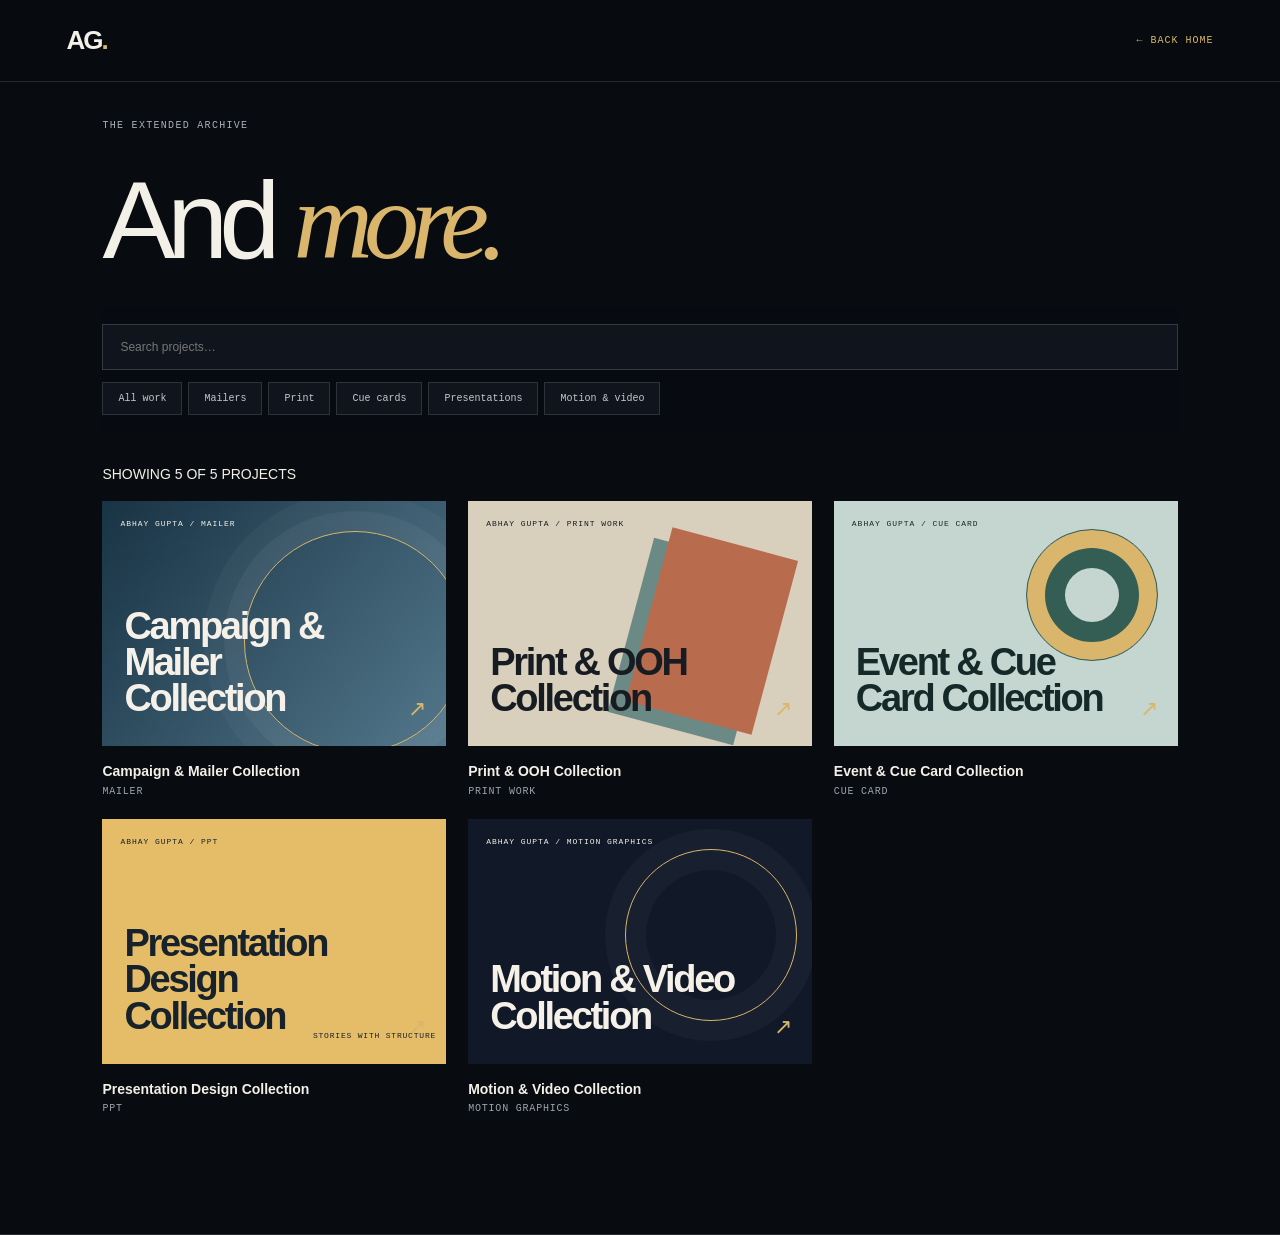
==== commit 4ed207c1: "Update archive page header to match new portfolio design" ====
--- a/work.html
+++ b/work.html
@@ -1 +1 @@
-<!doctype html><html lang="en"><head><meta charset="utf-8"><meta name="viewport" content="width=device-width,initial-scale=1"><title>Work Archive — Abhay Gupta</title><link rel="stylesheet" href="style.css"><link rel="stylesheet" href="work-gallery.css"></head><body><header><a class="logo" href="index.html">AG<span>.</span></a><a href="index.html">← BACK HOME</a></header><main class="section"><p class="eyebrow">THE EXTENDED ARCHIVE</p><h1>And <em>more.</em></h1><div class="toolbar"><input id="search" type="search" placeholder="Search projects…"><div id="filters"><button data-filter="All">All work</button><button data-filter="Mailer">Mailers</button><button data-filter="Print Work">Print</button><button data-filter="Cue Card">Cue cards</button><button data-filter="PPT">Presentations</button><button data-filter="Motion Graphics">Motion & video</button></div></div><p id="status">Loading work…</p><div id="archiveGrid" class="archive-grid"></div></main><div id="lightbox" class="lightbox"><button id="lightboxClose">Close ×</button><img id="lightboxImage" alt=""><video id="lightboxVideo" controls playsinline></video><iframe id="lightboxDocument" title="Document preview"></iframe><p id="lightboxCaption"></p></div><script src="work-gallery.js"></script></body></html>+<!doctype html><html lang="en"><head><meta charset="utf-8"><meta name="viewport" content="width=device-width,initial-scale=1"><title>Work Archive — Abhay Gupta</title><link rel="stylesheet" href="style.css"><link rel="stylesheet" href="work-gallery.css"></head><body><header class="topbar"><a class="brand" href="index.html">AG<span>.</span></a><a href="index.html">← BACK HOME</a></header><main class="section"><p class="eyebrow">THE EXTENDED ARCHIVE</p><h1>And <em>more.</em></h1><div class="toolbar"><input id="search" type="search" placeholder="Search projects…"><div id="filters"><button data-filter="All">All work</button><button data-filter="Mailer">Mailers</button><button data-filter="Print Work">Print</button><button data-filter="Cue Card">Cue cards</button><button data-filter="PPT">Presentations</button><button data-filter="Motion Graphics">Motion & video</button></div></div><p id="status">Loading work…</p><div id="archiveGrid" class="archive-grid"></div></main><div id="lightbox" class="lightbox"><button id="lightboxClose">Close ×</button><img id="lightboxImage" alt=""><video id="lightboxVideo" controls playsinline></video><iframe id="lightboxDocument" title="Document preview"></iframe><p id="lightboxCaption"></p></div><script src="work-gallery.js"></script></body></html>
--- a/style.css
+++ b/style.css
@@ -1 +1 @@
-:root{--bg:#07111f;--panel:#0b192a;--text:#f3f3ef;--muted:#a6b0bd;--gold:#d7a950;--blue:#63c8ff}*{box-sizing:border-box}html{scroll-behavior:smooth}body{margin:0;background:radial-gradient(ellipse at 78% 14%,#15324b 0,transparent 35%),var(--bg);color:var(--text);font-family:Manrope,Arial,sans-serif}a{color:inherit;text-decoration:none}header{height:76px;padding:0 6vw;display:flex;align-items:center;justify-content:space-between;border-bottom:1px solid #ffffff18;position:sticky;top:0;background:#07111fe8;backdrop-filter:blur(15px);z-index:5}.logo{font-size:27px;font-weight:800;letter-spacing:-2px}.logo span,h1 em,h2 em,.cover em{color:var(--gold)}.availability,.eyebrow,.scroll,.tags,footer,.art-label{font:11px 'DM Mono',monospace;letter-spacing:1.6px;color:var(--muted)}.availability{color:#b8d9c8}#menuToggle{display:none;background:none;color:white;border:0;font-size:22px}nav{display:none;position:fixed;right:20px;top:70px;padding:20px;background:#102238;border:1px solid #ffffff22;z-index:6;gap:18px;flex-direction:column}nav.open{display:flex}.hero{min-height:calc(100vh - 76px);padding:13vh 9vw 45px;position:relative;overflow:hidden}.hero h1{font-size:clamp(58px,9vw,130px);line-height:.94;letter-spacing:-.08em;margin:24px 0}.hero h1 em,h2 em{font-style:normal}.intro{max-width:530px;color:#c0c8d1;font-size:18px;line-height:1.8}.button{display:inline-block;margin-top:22px;border-radius:40px;background:var(--gold);color:#121720;padding:15px 22px;font-size:13px;font-weight:800}.hero-art{position:absolute;right:9%;top:25%;width:min(36vw,440px);height:min(36vw,440px);pointer-events:none}.orb{position:absolute;inset:15%;border-radius:50%;background:radial-gradient(circle at 30% 25%,#d5e8ef,#4b91b7 20%,#17364d 49%,#080f1b 70%);box-shadow:0 0 100px #1c8bc544,inset -28px -25px 60px #02060d}.ring{position:absolute;inset:0;border:1px solid #d7a95099;border-radius:50%;transform:rotateX(65deg) rotateZ(-25deg);box-shadow:0 0 24px #d7a95022}.art-label{position:absolute;bottom:0;right:0}.scroll{margin-top:90px}.section{padding:110px 9vw;border-top:1px solid #ffffff15}.section h2{font-size:clamp(38px,6vw,76px);line-height:1.06;letter-spacing:-.06em;margin:20px 0}.muted,section p:not(.eyebrow):not(.tags){line-height:1.8;color:#c0c8d1}.cards{display:grid;grid-template-columns:repeat(2,minmax(0,1fr));gap:18px;margin:36px 0}.card{display:flex;flex-direction:column;padding:12px;background:#0b192a;border:1px solid #ffffff15;border-radius:13px;overflow:hidden;transition:transform .25s,border-color .25s}.card:hover{transform:translateY(-5px);border-color:#d7a95088}.card img{width:100%;height:270px;object-fit:cover;background:#12243a;border-radius:7px}.card b{font-size:19px;margin:18px 6px 6px}.card small{color:var(--muted);margin:0 6px 12px}.cover{min-height:300px;justify-content:center;padding:38px;background:linear-gradient(140deg,#142d43,#0b1320)}.cover b{font-size:42px;line-height:1.1}.split{display:grid;grid-template-columns:1fr 1fr;gap:8vw}.skill{display:flex;justify-content:space-between;gap:24px;padding:24px 0;border-bottom:1px solid #ffffff22}.skill b{font-size:19px}.skill span{max-width:430px;color:var(--muted);line-height:1.7}.tags{margin-top:35px;line-height:2.4}.contact{background:linear-gradient(130deg,#0c1b2b,#07111f)}.contact h2{font-size:clamp(45px,7vw,90px)}.social{display:flex;gap:25px;flex-wrap:wrap;margin-top:32px}.social a,footer a{color:var(--gold)}footer{display:flex;justify-content:space-between;gap:20px;margin-top:100px;padding-top:22px;border-top:1px solid #ffffff22}@media(max-width:700px){.availability{font-size:9px}#menuToggle{display:block}.hero{padding-top:10vh}.hero-art{opacity:.35;width:70vw;height:70vw;right:-15%;top:25%}.intro{font-size:16px;position:relative}.cards{grid-template-columns:1fr}.card img{height:240px}.split{grid-template-columns:1fr;gap:15px}.skill{flex-direction:column;gap:8px}.section{padding:75px 7vw}footer{flex-direction:column}.scroll{margin-top:60px}}+:root{--bg:#080b10;--text:#f3f0e8;--muted:#9da4ad;--line:#ffffff20;--gold:#d9b66b;--font:'Manrope',sans-serif;--mono:'DM Mono',monospace}*{box-sizing:border-box}html{scroll-behavior:smooth;scroll-padding-top:90px}body{margin:0;background:var(--bg);color:var(--text);font:14px/1.7 var(--font);overflow-x:hidden}a{color:inherit;text-decoration:none}button{font:inherit}.grain{position:fixed;inset:0;pointer-events:none;z-index:10;opacity:.035;background-image:url("data:image/svg+xml,%3Csvg viewBox='0 0 180 180' xmlns='http://www.w3.org/2000/svg'%3E%3Cfilter id='n'%3E%3CfeTurbulence type='fractalNoise' baseFrequency='.9' numOctaves='3'/%3E%3C/filter%3E%3Crect width='100%25' height='100%25' filter='url(%23n)'/%3E%3C/svg%3E")}::selection{background:var(--gold);color:#111}.topbar{height:82px;position:fixed;inset:0 0 auto;z-index:20;display:flex;align-items:center;padding:0 5.2vw;border-bottom:1px solid var(--line);background:#080b10d9;backdrop-filter:blur(18px)}.brand{font-size:26px;font-weight:800;letter-spacing:-2px}.brand span,.eyebrow span,.hero em,.work-intro em,.about-grid em,.contact-section em{color:var(--gold)}.availability{font:10px var(--mono);letter-spacing:.08em;margin-left:42px;color:#c7cbd0}.availability i{display:inline-block;width:6px;height:6px;border-radius:50%;background:#9fca9c;margin-right:8px}.topbar nav{display:flex;gap:34px;margin-left:auto}.topbar nav a,.text-link,.social-row a,footer a{font-size:12px;color:#c5c8cc;transition:color .2s}.topbar nav a:hover,.text-link:hover,.social-row a:hover,footer a:hover{color:var(--gold)}.menu-toggle{display:none;background:none;border:0;color:var(--text);font-size:23px}.hero{min-height:100vh;position:relative;padding:150px 5.2vw 70px;display:grid;grid-template-columns:1fr 1fr;align-items:center;overflow:hidden;border-bottom:1px solid var(--line)}.hero-copy{position:relative;z-index:2;padding-bottom:36px}.eyebrow{font:10px var(--mono);letter-spacing:.13em;color:#aab0b9;margin:0 0 34px}.eyebrow span{margin-right:12px}.hero h1{font-size:clamp(62px,8.2vw,128px);line-height:.91;letter-spacing:-.085em;margin:0;font-weight:500}.hero h1 em,.work-intro h2 em,.about-grid h2 em,.contact-section h2 em{font-family:Georgia,serif;font-weight:400;letter-spacing:-.07em}.intro{max-width:430px;color:#aeb3bc;font-size:15px;line-height:1.9;margin:32px 0}.hero-actions{display:flex;align-items:center;gap:28px;flex-wrap:wrap}.button{display:inline-flex;align-items:center;gap:30px;padding:15px 19px;font-size:11px;font-weight:700}.button.primary{background:var(--gold);color:#15120b}.button span{font-size:17px}.text-link{border-bottom:1px solid #555;padding-bottom:4px}.scroll-note{position:absolute;bottom:-100px;left:0;display:flex;align-items:center;gap:12px;font:9px var(--mono);letter-spacing:.12em;color:#858b94}.scroll-line{height:1px;width:40px;background:var(--gold)}.scene-wrap{position:relative;height:min(70vh,650px);min-height:420px;margin-left:-3vw}.scene-wrap canvas{width:100%;height:100%;display:block}.scene-label{position:absolute;left:12%;right:6%;display:flex;justify-content:space-between;font:9px var(--mono);letter-spacing:.13em;color:#a9adb4;pointer-events:none}.scene-label.top{top:8%}.scene-label.top span,.scene-label.bottom span{color:var(--gold)}.scene-label.bottom{bottom:7%;border-top:1px solid var(--line);padding-top:14px}.scene-hint{position:absolute;right:4%;top:48%;writing-mode:vertical-rl;font:8px var(--mono);letter-spacing:.15em;color:#767d87}.hero-index{position:absolute;bottom:25px;right:5.2vw;display:flex;gap:18px;font:9px var(--mono);letter-spacing:.12em;color:#747b84}.hero-index span{color:var(--gold)}.section{padding:120px 8vw;border-bottom:1px solid var(--line)}.section-head{display:flex;align-items:center;justify-content:space-between;margin-bottom:58px}.section-head .eyebrow{margin:0}.side-note{font:9px var(--mono);letter-spacing:.12em;color:#737b85}.work-intro{display:flex;align-items:flex-end;justify-content:space-between;gap:30px;margin-bottom:48px}.work-intro h2,.about-grid h2,.contact-section h2{font-size:clamp(40px,5.3vw,76px);line-height:1.03;font-weight:500;letter-spacing:-.07em;margin:0}.work-intro>p{max-width:300px;color:var(--muted);font-size:13px;line-height:1.9;margin:0 0 6px}.work-grid{display:grid;grid-template-columns:1fr 1fr;gap:38px 22px}.work-card{display:block;min-width:0}.card-art{height:320px;position:relative;overflow:hidden;transition:transform .35s}.work-card:hover .card-art{transform:translateY(-5px)}.card-wide:first-child .card-art,.work-card:last-child .card-art{height:370px}.art-number{position:absolute;top:20px;left:22px;font:9px var(--mono);letter-spacing:.12em;z-index:2}.art-mailer{background:linear-gradient(135deg,#152c3a,#35566a 55%,#101a26)}.art-mailer:before{content:"";position:absolute;inset:12% 20%;border:1px solid #ffffff40;transform:rotate(-12deg);box-shadow:0 0 70px #7d9bad33}.art-orbit{position:absolute;width:290px;height:290px;border:1px solid #e4c27c99;border-radius:50%;top:12%;left:30%;box-shadow:inset 0 0 50px #d9b66b22,0 0 80px #d9b66b20}.art-orbit:after{content:"";position:absolute;inset:20px;border:1px solid #ffffff40;border-radius:50%}.art-type{position:absolute;left:12%;top:31%;font-size:clamp(32px,5vw,67px);line-height:.9;font-weight:800;letter-spacing:-.09em}.art-type i{font-family:Georgia,serif;color:#e3c27c;font-weight:400}.art-print{background:#d8d0bd;color:#171c22}.print-shape{position:absolute;width:190px;height:250px;background:#b96b4d;right:13%;top:16%;transform:rotate(14deg);border-radius:95px 95px 6px 6px;box-shadow:-25px 28px 0 #6c8a85}.print-caption{position:absolute;left:9%;bottom:13%;font-size:28px;line-height:.95;font-weight:800;letter-spacing:-.07em}.art-deck{background:#e5bd69;color:#17222a}.deck-stack{position:absolute;top:24%;left:12%;width:76%;height:62%;padding:25px;background:#f3e8cf;box-shadow:14px 15px 0 #9b743b;transform:rotate(-4deg)}.deck-stack b{font-size:42px;line-height:.92;letter-spacing:-.08em}.deck-stack small{position:absolute;bottom:15px;font:8px var(--mono);letter-spacing:.1em}.art-cue{background:#c5d5cf;color:#152a28}.cue-circles{position:absolute;right:8%;top:18%;display:flex}.cue-circles i{width:70px;height:70px;border-radius:50%;border:1px solid #1c4d44;margin-left:-12px}.cue-circles i:nth-child(2){background:#d9b66b}.cue-circles i:nth-child(3){background:#345d54}.art-cue>b{position:absolute;bottom:12%;left:9%;font-size:38px;line-height:.9;letter-spacing:-.08em}.art-motion{background:#111827}.motion-rings{position:absolute;inset:10% 20%;display:flex;align-items:center;justify-content:center}.motion-rings i{position:absolute;width:210px;height:210px;border:1px solid #d9b66b;border-radius:50%;animation:orbit 9s linear infinite}.motion-rings i:nth-child(2){width:165px;height:240px;border-color:#80a7ba;animation-duration:12s}.motion-rings i:nth-child(3){width:245px;height:130px;border-color:#f2e7d0;animation-duration:15s}.art-motion>b{position:absolute;left:10%;top:29%;font-size:clamp(36px,5vw,65px);line-height:.9;letter-spacing:-.08em}.art-motion>b em{color:var(--gold);font-family:Georgia,serif;font-weight:400}.motion-foot{position:absolute;bottom:7%;right:8%;font:8px var(--mono);letter-spacing:.13em;color:#aeb8c2}.card-meta{display:flex;align-items:center;justify-content:space-between;padding:18px 2px 0}.card-meta h3{font-size:15px;font-weight:600;margin:0 0 4px}.card-meta p{margin:0;color:var(--muted);font-size:11px}.arrow{font-size:21px;color:var(--gold);transition:transform .2s}.work-card:hover .arrow{transform:translate(3px,-3px)}.archive-link{display:flex;justify-content:space-between;margin-top:60px;padding:20px 0;border-block:1px solid var(--line);font:10px var(--mono);letter-spacing:.12em}.archive-link span{color:var(--gold);font-size:17px}.about-grid{display:grid;grid-template-columns:1.1fr .9fr;gap:8vw}.about-copy{max-width:470px;color:#aeb3bc;font-size:14px;line-height:2}.about-copy p{margin:0 0 22px}.about-copy .text-link{display:inline-block;margin-top:8px;color:var(--text)}.skill-row{display:grid;grid-template-columns:60px 1fr 1.1fr 30px;align-items:center;gap:18px;padding:25px 0;border-top:1px solid var(--line)}.skill-num{font:10px var(--mono);color:var(--gold)}.skill-row h3{font-size:clamp(17px,2vw,25px);font-weight:500;letter-spacing:-.04em;margin:0}.skill-row p{font-size:12px;color:var(--muted);margin:0;max-width:320px}.skill-symbol{color:var(--gold);font-size:19px}.tool-list{font:9px var(--mono);letter-spacing:.1em;color:#818893;margin-top:45px;line-height:2.2}.contact-section{padding-bottom:30px}.contact-section h2{font-size:clamp(50px,8vw,112px);margin:0 0 55px}.contact-bottom{display:flex;align-items:center;justify-content:space-between;gap:30px;border-bottom:1px solid var(--line);padding-bottom:48px}.contact-bottom p{max-width:330px;color:var(--muted);line-height:1.9}.contact-email{font-size:20px;border-bottom:1px solid var(--gold);padding:0 0 8px;min-width:220px;display:flex;justify-content:space-between;gap:35px}.contact-email span{color:var(--gold)}.social-row{display:flex;gap:28px;align-items:center;padding:30px 0}.social-row span{margin-left:auto;font:9px var(--mono);letter-spacing:.1em;color:#737b85}footer{border-top:1px solid var(--line);padding-top:22px;display:flex;justify-content:space-between;font:9px var(--mono);letter-spacing:.1em;color:#747b84}@keyframes orbit{to{transform:rotate(360deg)}}@media(max-width:900px){.hero{padding-inline:6vw;grid-template-columns:1fr 1fr}.hero h1{font-size:clamp(58px,9vw,92px)}.scene-wrap{height:55vh;min-height:360px;margin-left:-8vw}.section{padding:95px 6vw}.card-art{height:270px}.card-wide:first-child .card-art,.work-card:last-child .card-art{height:310px}.side-note{max-width:180px;text-align:right}}@media(max-width:640px){.topbar{height:70px;padding:0 6vw}.availability{margin-left:20px;font-size:8px}.menu-toggle{display:block;margin-left:auto}.topbar nav{display:none;position:absolute;top:70px;left:0;right:0;background:#0b1018;border-bottom:1px solid var(--line);padding:22px 6vw;flex-direction:column;gap:20px}.topbar nav.open{display:flex}.hero{padding:120px 6vw 55px;min-height:auto;display:flex;flex-direction:column;align-items:stretch}.hero-copy{padding-bottom:0}.hero h1{font-size:clamp(65px,17vw,104px)}.intro{font-size:13px}.scroll-note{position:static;margin-top:36px}.scene-wrap{height:380px;min-height:0;margin:0 -5vw -10px}.scene-label{left:12%;right:12%}.scene-hint{display:none}.hero-index{bottom:17px}.section{padding:78px 6vw}.section-head{margin-bottom:38px;align-items:flex-start;gap:18px}.side-note{font-size:8px}.work-intro{display:block}.work-intro h2,.about-grid h2{font-size:48px}.work-intro>p{margin-top:20px}.work-grid{grid-template-columns:1fr;gap:32px}.card-art,.card-wide:first-child .card-art,.work-card:last-child .card-art{height:320px}.art-type{font-size:60px}.about-grid{grid-template-columns:1fr;gap:28px}.about-copy{font-size:13px}.skill-row{grid-template-columns:30px 1fr 20px;gap:12px;padding:21px 0}.skill-row p{grid-column:2;grid-row:2}.skill-symbol{grid-column:3;grid-row:1}.contact-section h2{font-size:clamp(49px,13vw,78px)}.contact-bottom{align-items:flex-start;flex-direction:column;padding-bottom:35px}.contact-email{width:100%}.social-row{gap:17px;flex-wrap:wrap}.social-row span{width:100%;margin:5px 0 0}footer{font-size:8px}}@media(prefers-reduced-motion:reduce){*,*::before,*::after{scroll-behavior:auto!important;animation-duration:.01ms!important;transition-duration:.01ms!important}}
--- a/work-gallery.css
+++ b/work-gallery.css
@@ -0,0 +1,2 @@
+.toolbar{display:grid;gap:18px;margin:30px 0}.toolbar input{background:#0b192a;color:white;border:1px solid #ffffff33;padding:14px;border-radius:8px}.toolbar button{background:#14263a;color:#fff;border:1px solid #ffffff22;padding:10px 14px;margin:4px;border-radius:30px;cursor:pointer}.toolbar button.active{background:#d7a950;color:#111}.archive-grid{display:grid;grid-template-columns:repeat(3,minmax(0,1fr));gap:16px}.archive-card{cursor:pointer;background:#0b192a;border:1px solid #ffffff18;padding:10px;border-radius:10px}.archive-card img{width:100%;height:220px;object-fit:cover;background:#14263a;border-radius:6px}.archive-card b{display:block;margin:12px 4px}.archive-card small{color:#a6b0bd}.lightbox{display:none;position:fixed;inset:0;z-index:20;background:#030811f5;align-items:center;justify-content:center;flex-direction:column;padding:5vw}.lightbox.open{display:flex}.lightbox img,.lightbox video,.lightbox iframe{display:none;max-width:90vw;max-height:78vh;width:100%;object-fit:contain;border:0}.lightbox button{position:absolute;top:20px;right:25px;padding:12px;background:#d7a950;border:0;border-radius:30px;cursor:pointer}.lightbox p{color:white}@media(max-width:800px){.archive-grid{grid-template-columns:repeat(2,minmax(0,1fr))}}@media(max-width:520px){.archive-grid{grid-template-columns:1fr}.archive-card img{height:250px}}
+body>header{height:82px;position:sticky;top:0;z-index:5;display:flex;align-items:center;justify-content:space-between;padding:0 6vw;border-bottom:1px solid #ffffff20;background:#080b10ee;backdrop-filter:blur(16px)}body>header>a:last-child{font:10px var(--mono);letter-spacing:.1em;color:#d9b66b}.section>h1{font-size:clamp(54px,9vw,110px);font-weight:500;line-height:1;letter-spacing:-.08em;margin:0 0 20px}.section>h1 em{font-family:Georgia,serif;font-weight:400;color:#d9b66b}.toolbar{position:sticky;top:82px;z-index:4;background:#080b10eF;padding:18px 0;display:grid;gap:12px}.toolbar input{background:#10151d;color:#f3f0e8;border:1px solid #ffffff26;padding:15px 17px;border-radius:0;outline:none;font:12px var(--font)}.toolbar input:focus{border-color:#d9b66b}.toolbar button{background:#10151d;color:#c5c8cc;border:1px solid #ffffff20;padding:10px 15px;margin:0 6px 0 0;border-radius:0;cursor:pointer;font:10px var(--mono);transition:background .2s,color .2s}.toolbar button.active,.toolbar button:hover{background:#d9b66b;color:#111;border-color:#d9b66b}.archive-grid{grid-template-columns:repeat(3,minmax(0,1fr));gap:22px}.archive-card{background:transparent;border:0;border-radius:0;padding:0;transition:transform .25s}.archive-card:hover{transform:translateY(-4px)}.archive-card>img{height:245px;border-radius:0;background:#111923;object-fit:cover}.archive-card>b{font-size:14px;margin:14px 0 2px}.archive-card>small{display:block;color:#9da4ad;font:10px var(--mono);letter-spacing:.08em;text-transform:uppercase}.archive-art{height:245px;padding:18px;position:relative;overflow:hidden;display:flex;flex-direction:column;justify-content:space-between;color:#f5f1e8}.archive-art>span{font:8px var(--mono);letter-spacing:.12em;position:relative;z-index:2}.archive-art>b{font-size:clamp(23px,3vw,38px);line-height:.95;letter-spacing:-.06em;max-width:85%;position:relative;z-index:2}.archive-art>i{font-style:normal;position:absolute;right:20px;bottom:18px;color:#d9b66b;font-size:22px}.archive-art.mailer{background:linear-gradient(130deg,#183344,#52768a)}.archive-art.mailer:after{content:'';position:absolute;width:220px;height:220px;border:1px solid #d9b66b;border-radius:50%;right:-20px;top:30px;box-shadow:0 0 0 20px #ffffff0b,0 0 0 40px #ffffff08}.archive-art.print{background:#d8d0bd;color:#171c22}.archive-art.print:after{content:'';position:absolute;width:130px;height:180px;background:#b96b4d;right:35px;top:40px;transform:rotate(15deg);box-shadow:-15px 15px #6c8a85}.archive-art.cue{background:#c5d5cf;color:#152a28}.archive-art.cue:after{content:'';position:absolute;width:130px;height:130px;border:1px solid #345d54;border-radius:50%;right:20px;top:28px;box-shadow:inset 0 0 0 18px #d9b66b,inset 0 0 0 38px #345d54}.archive-art.deck{background:#e5bd69;color:#17222a}.archive-art.deck:after{content:'STORIES WITH STRUCTURE';position:absolute;right:10px;bottom:24px;font:8px var(--mono);letter-spacing:.1em}.archive-art.motion{background:#111827}.archive-art.motion:after{content:'';position:absolute;width:170px;height:170px;border:1px solid #d9b66b;border-radius:50%;right:15px;top:30px;box-shadow:inset 0 0 0 20px #ffffff08,0 0 0 20px #ffffff08}.lightbox{z-index:40}.lightbox p{max-width:720px;text-align:center;line-height:1.8;color:#bfc3ca}@media(max-width:800px){.archive-grid{grid-template-columns:repeat(2,minmax(0,1fr))}.section{padding:70px 6vw}}@media(max-width:520px){.archive-grid{grid-template-columns:1fr}.archive-art,.archive-card>img{height:260px}.toolbar{top:70px}.toolbar button{margin-bottom:5px}}
